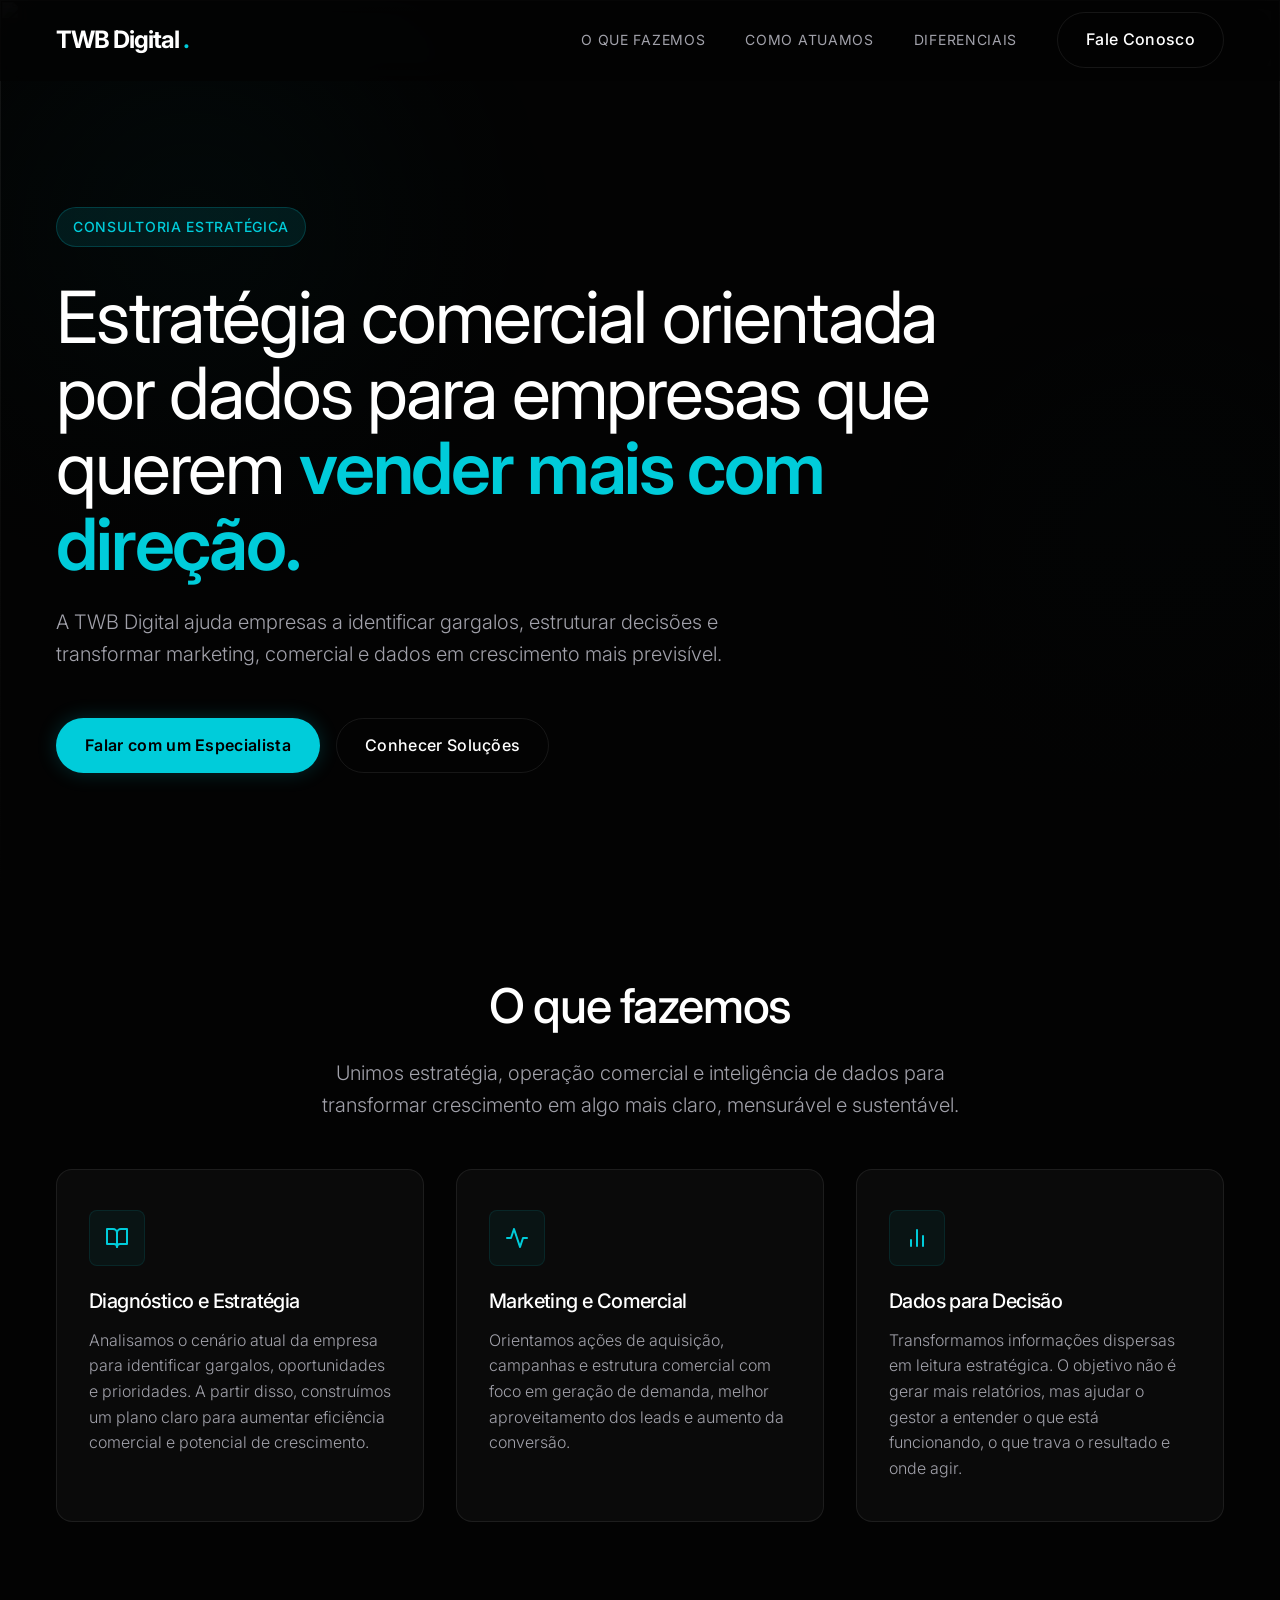
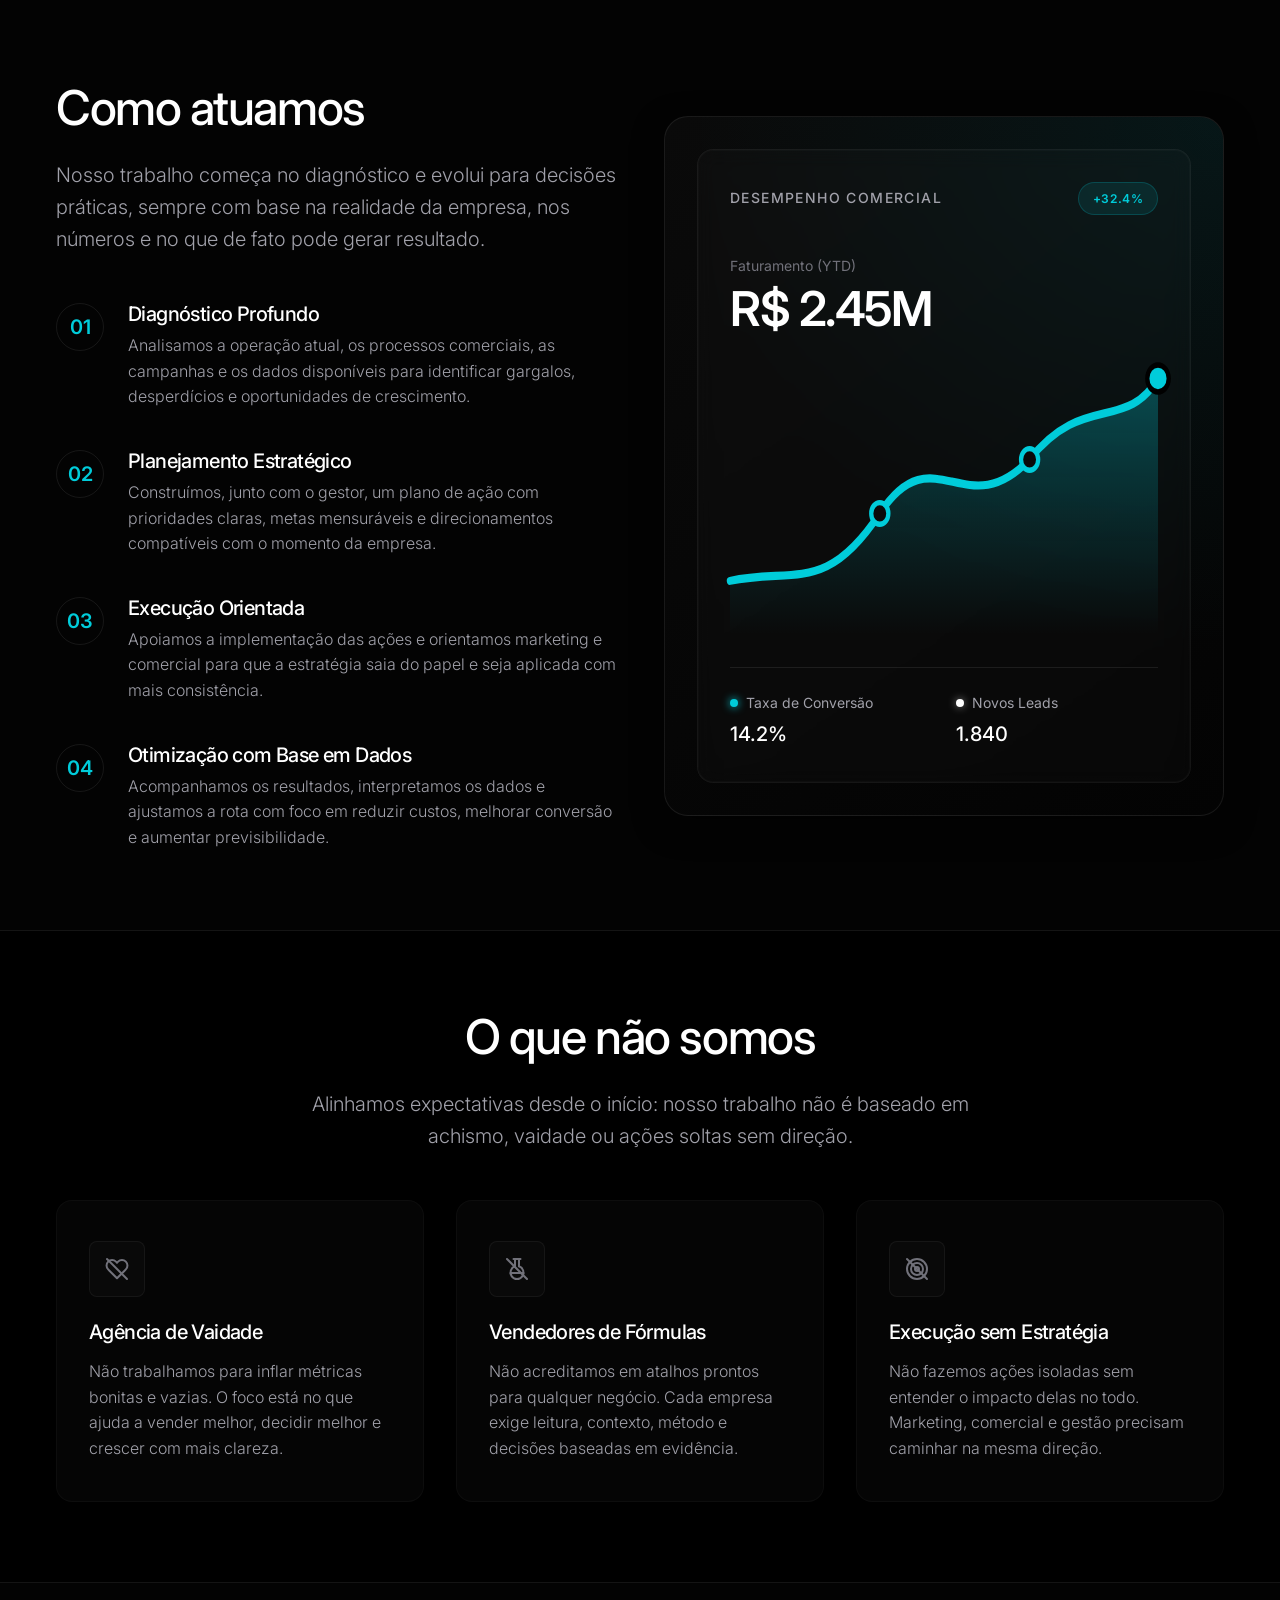
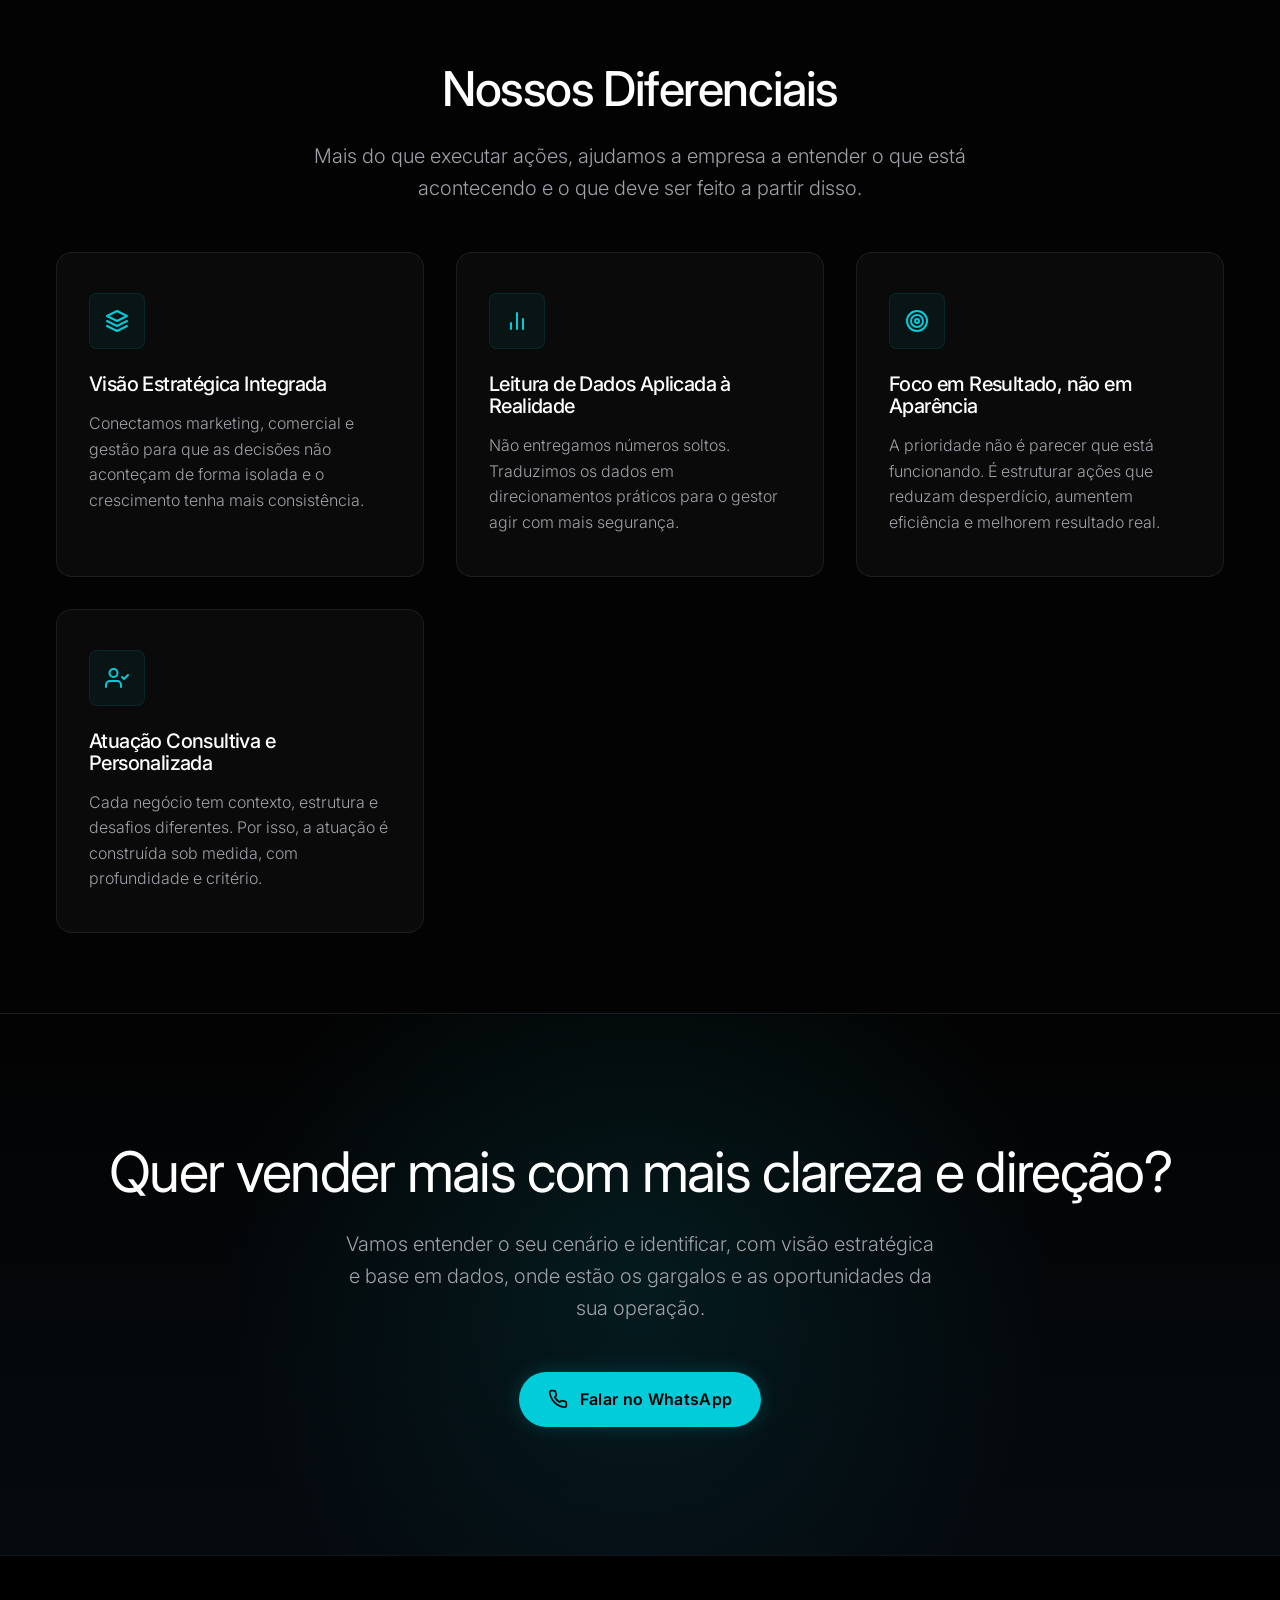
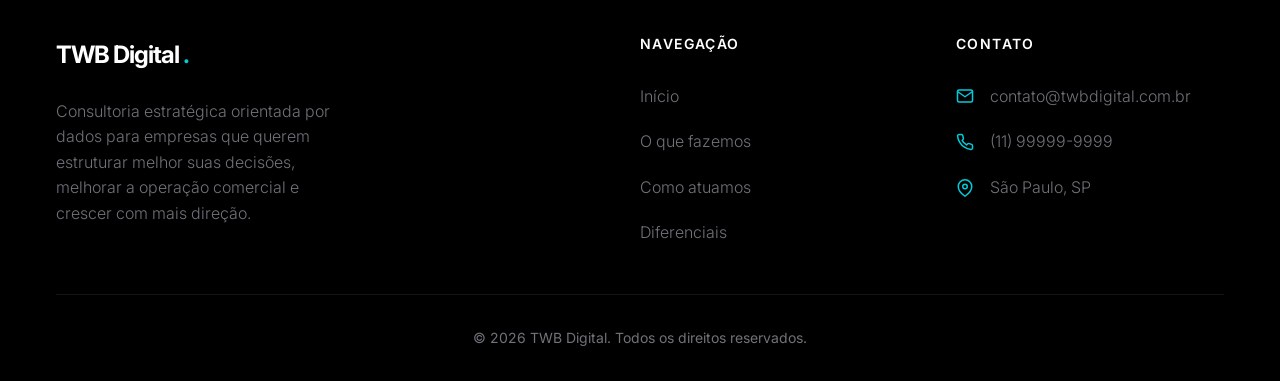
==== index.html @ 567419a0 "Landing page criada V1" ====
<!DOCTYPE html>
<html lang="pt-BR">
<head>
    <meta charset="UTF-8">
    <meta name="viewport" content="width=device-width, initial-scale=1.0">
    
    <!-- SEO Básico -->
    <title>TWB Digital | Estratégia, Marketing, Comercial e Dados</title>
    <meta name="description" content="A TWB Digital ajuda empresas a estruturar decisões, melhorar processos e fortalecer resultados com uma atuação estratégica e orientada por dados.">
    
    <!-- Favicon Placeholder -->
    <link rel="icon" href="data:image/svg+xml,<svg xmlns=%22http://www.w3.org/2000/svg%22 viewBox=%220 0 100 100%22><text y=%22.9em%22 font-size=%2290%22>📈</text></svg>">
    
    <!-- CSS -->
    <link rel="stylesheet" href="style.css">
</head>
<body>
    <!-- Header -->
    <header class="header" id="header">
        <div class="container header-container">
            <!-- Logo -->
            <a href="#" class="logo">
                <span class="logo-text">TWB Digital<span class="logo-dot">.</span></span>
            </a>

            <!-- Menu Mobile Toggle -->
            <button class="mobile-menu-btn" aria-label="Abrir menu">
                <svg xmlns="http://www.w3.org/2000/svg" width="24" height="24" viewBox="0 0 24 24" fill="none" stroke="currentColor" stroke-width="2" stroke-linecap="round" stroke-linejoin="round"><line x1="3" y1="12" x2="21" y2="12"></line><line x1="3" y1="6" x2="21" y2="6"></line><line x1="3" y1="18" x2="21" y2="18"></line></svg>
            </button>

            <!-- Navegação -->
            <nav class="nav" id="nav">
                <ul class="nav-list">
                    <li><a href="#o-que-fazemos" class="nav-link">O que fazemos</a></li>
                    <li><a href="#como-atuamos" class="nav-link">Como atuamos</a></li>
                    <li><a href="#diferenciais" class="nav-link">Diferenciais</a></li>
                    <li><a href="https://wa.me/5511999999999?text=Olá,%20gostaria%20de%20saber%20mais%20sobre%20a%20TWB%20Digital." class="btn btn-outline nav-btn" target="_blank" rel="noopener noreferrer">Fale Conosco</a></li>
                </ul>
            </nav>
        </div>
    </header>

    <main>
        <!-- Hero Section -->
        <section class="hero" id="inicio">
            <!-- Glow Effects -->
            <div class="glow-bg glow-1"></div>
            <div class="glow-bg glow-2"></div>
            
            <!-- Abstract Dark Tech Background -->
            <div class="hero-bg-image">
                <img src="https://images.unsplash.com/photo-1550751827-4bd374c3f58b?q=80&w=2070&auto=format&fit=crop" alt="" referrerPolicy="no-referrer">
            </div>
            <div class="hero-bg-gradient"></div>

            <div class="container hero-container">
                <div class="hero-content">
                    <span class="hero-label">Consultoria Estratégica</span>
                    <h1 class="hero-title">Estratégia comercial orientada por dados para empresas que querem <strong>vender mais com direção.</strong></h1>
                    <p class="hero-subtitle">A TWB Digital ajuda empresas a identificar gargalos, estruturar decisões e transformar marketing, comercial e dados em crescimento mais previsível.</p>
                    <div class="hero-actions">
                        <a href="https://wa.me/5511999999999?text=Olá,%20gostaria%20de%20saber%20mais%20sobre%20a%20TWB%20Digital." class="btn btn-primary" target="_blank" rel="noopener noreferrer">
                            Falar com um Especialista
                        </a>
                        <a href="#o-que-fazemos" class="btn btn-outline">
                            Conhecer Soluções
                        </a>
                    </div>
                </div>
            </div>
        </section>

        <!-- O que fazemos -->
        <section class="section" id="o-que-fazemos">
            <div class="container">
                <div class="section-header">
                    <h2 class="section-title">O que fazemos</h2>
                    <p class="section-desc">Unimos estratégia, operação comercial e inteligência de dados para transformar crescimento em algo mais claro, mensurável e sustentável.</p>
                </div>
                <div class="grid cards-grid">
                    <!-- Card 1 -->
                    <div class="card">
                        <div class="card-icon">
                            <svg xmlns="http://www.w3.org/2000/svg" width="24" height="24" viewBox="0 0 24 24" fill="none" stroke="currentColor" stroke-width="2" stroke-linecap="round" stroke-linejoin="round"><path d="M2 3h6a4 4 0 0 1 4 4v14a3 3 0 0 0-3-3H2z"></path><path d="M22 3h-6a4 4 0 0 0-4 4v14a3 3 0 0 1 3-3h7z"></path></svg>
                        </div>
                        <h3 class="card-title">Diagnóstico e Estratégia</h3>
                        <p class="card-text">Analisamos o cenário atual da empresa para identificar gargalos, oportunidades e prioridades. A partir disso, construímos um plano claro para aumentar eficiência comercial e potencial de crescimento.</p>
                    </div>
                    <!-- Card 2 -->
                    <div class="card">
                        <div class="card-icon">
                            <svg xmlns="http://www.w3.org/2000/svg" width="24" height="24" viewBox="0 0 24 24" fill="none" stroke="currentColor" stroke-width="2" stroke-linecap="round" stroke-linejoin="round"><polyline points="22 12 18 12 15 21 9 3 6 12 2 12"></polyline></svg>
                        </div>
                        <h3 class="card-title">Marketing e Comercial</h3>
                        <p class="card-text">Orientamos ações de aquisição, campanhas e estrutura comercial com foco em geração de demanda, melhor aproveitamento dos leads e aumento da conversão.</p>
                    </div>
                    <!-- Card 3 -->
                    <div class="card">
                        <div class="card-icon">
                            <svg xmlns="http://www.w3.org/2000/svg" width="24" height="24" viewBox="0 0 24 24" fill="none" stroke="currentColor" stroke-width="2" stroke-linecap="round" stroke-linejoin="round"><line x1="18" y1="20" x2="18" y2="10"></line><line x1="12" y1="20" x2="12" y2="4"></line><line x1="6" y1="20" x2="6" y2="14"></line></svg>
                        </div>
                        <h3 class="card-title">Dados para Decisão</h3>
                        <p class="card-text">Transformamos informações dispersas em leitura estratégica. O objetivo não é gerar mais relatórios, mas ajudar o gestor a entender o que está funcionando, o que trava o resultado e onde agir.</p>
                    </div>
                </div>
            </div>
        </section>

        <!-- Como atuamos -->
        <section class="section" id="como-atuamos">
            <div class="container">
                <div class="grid split-grid">
                    <div class="split-content">
                        <h2 class="section-title">Como atuamos</h2>
                        <p class="section-desc">Nosso trabalho começa no diagnóstico e evolui para decisões práticas, sempre com base na realidade da empresa, nos números e no que de fato pode gerar resultado.</p>
                        
                        <ul class="feature-list">
                            <li>
                                <div class="feature-icon">01</div>
                                <div class="feature-text">
                                    <h4>Diagnóstico Profundo</h4>
                                    <p>Analisamos a operação atual, os processos comerciais, as campanhas e os dados disponíveis para identificar gargalos, desperdícios e oportunidades de crescimento.</p>
                                </div>
                            </li>
                            <li>
                                <div class="feature-icon">02</div>
                                <div class="feature-text">
                                    <h4>Planejamento Estratégico</h4>
                                    <p>Construímos, junto com o gestor, um plano de ação com prioridades claras, metas mensuráveis e direcionamentos compatíveis com o momento da empresa.</p>
                                </div>
                            </li>
                            <li>
                                <div class="feature-icon">03</div>
                                <div class="feature-text">
                                    <h4>Execução Orientada</h4>
                                    <p>Apoiamos a implementação das ações e orientamos marketing e comercial para que a estratégia saia do papel e seja aplicada com mais consistência.</p>
                                </div>
                            </li>
                            <li>
                                <div class="feature-icon">04</div>
                                <div class="feature-text">
                                    <h4>Otimização com Base em Dados</h4>
                                    <p>Acompanhamos os resultados, interpretamos os dados e ajustamos a rota com foco em reduzir custos, melhorar conversão e aumentar previsibilidade.</p>
                                </div>
                            </li>
                        </ul>
                    </div>
                    <div class="split-image">
                        <!-- Dashboard Mockup -->
                        <div class="dashboard-wrapper">
                            <div class="dashboard-mockup">
                                <div class="dash-header">
                                    <div class="dash-title">Desempenho Comercial</div>
                                    <div class="dash-badge">+32.4%</div>
                                </div>
                                <div class="dash-body">
                                    <div class="dash-stat">
                                        <span class="dash-label">Faturamento (YTD)</span>
                                        <span class="dash-value">R$ 2.45M</span>
                                    </div>
                                    <div class="dash-chart-container">
                                        <svg viewBox="0 0 200 100" preserveAspectRatio="none" class="dash-svg">
                                            <defs>
                                                <linearGradient id="chartGlow" x1="0" y1="0" x2="0" y2="1">
                                                    <stop offset="0%" stop-color="rgba(0, 204, 218, 0.3)" />
                                                    <stop offset="100%" stop-color="rgba(0, 204, 218, 0)" />
                                                </linearGradient>
                                            </defs>
                                            <path d="M0,80 C30,75 45,85 70,55 C95,25 110,60 140,35 C165,10 185,25 200,5 L200,100 L0,100 Z" fill="url(#chartGlow)" />
                                            <path d="M0,80 C30,75 45,85 70,55 C95,25 110,60 140,35 C165,10 185,25 200,5" fill="none" stroke="var(--color-primary)" stroke-width="3" stroke-linecap="round" />
                                            <circle cx="70" cy="55" r="4" fill="#0a0a0a" stroke="var(--color-primary)" stroke-width="2" />
                                            <circle cx="140" cy="35" r="4" fill="#0a0a0a" stroke="var(--color-primary)" stroke-width="2" />
                                            <circle cx="200" cy="5" r="5" fill="var(--color-primary)" stroke="#000" stroke-width="2" />
                                        </svg>
                                    </div>
                                    <div class="dash-footer">
                                        <div class="dash-metric">
                                            <div class="metric-header">
                                                <span class="metric-dot"></span>
                                                <span class="metric-text">Taxa de Conversão</span>
                                            </div>
                                            <span class="metric-val">14.2%</span>
                                        </div>
                                        <div class="dash-metric">
                                            <div class="metric-header">
                                                <span class="metric-dot alt"></span>
                                                <span class="metric-text">Novos Leads</span>
                                            </div>
                                            <span class="metric-val">1.840</span>
                                        </div>
                                    </div>
                                </div>
                            </div>
                        </div>
                    </div>
                </div>
            </div>
        </section>

        <!-- O que não somos -->
        <section class="section bg-darker" id="o-que-nao-somos">
            <div class="container">
                <div class="section-header">
                    <h2 class="section-title">O que não somos</h2>
                    <p class="section-desc">Alinhamos expectativas desde o início: nosso trabalho não é baseado em achismo, vaidade ou ações soltas sem direção.</p>
                </div>
                <div class="grid cards-grid">
                    <div class="card card-alt">
                        <div class="card-icon">
                            <svg xmlns="http://www.w3.org/2000/svg" width="24" height="24" viewBox="0 0 24 24" fill="none" stroke="currentColor" stroke-width="2" stroke-linecap="round" stroke-linejoin="round"><path d="M20.84 4.61a5.5 5.5 0 0 0-7.78 0L12 5.67l-1.06-1.06a5.5 5.5 0 0 0-7.78 7.78l1.06 1.06L12 21.23l7.78-7.78 1.06-1.06a5.5 5.5 0 0 0 0-7.78z"></path><line x1="2" y1="2" x2="22" y2="22"></line></svg>
                        </div>
                        <h3 class="card-title">Agência de Vaidade</h3>
                        <p class="card-text">Não trabalhamos para inflar métricas bonitas e vazias. O foco está no que ajuda a vender melhor, decidir melhor e crescer com mais clareza.</p>
                    </div>
                    <div class="card card-alt">
                        <div class="card-icon">
                            <svg xmlns="http://www.w3.org/2000/svg" width="24" height="24" viewBox="0 0 24 24" fill="none" stroke="currentColor" stroke-width="2" stroke-linecap="round" stroke-linejoin="round"><path d="M10 2v7.31"></path><path d="M14 9.3V1.99"></path><path d="M8.5 2h7"></path><path d="M14 9.3a6.5 6.5 0 1 1-4 0"></path><line x1="5.52" y1="16" x2="18.48" y2="16"></line><line x1="2" y1="2" x2="22" y2="22"></line></svg>
                        </div>
                        <h3 class="card-title">Vendedores de Fórmulas</h3>
                        <p class="card-text">Não acreditamos em atalhos prontos para qualquer negócio. Cada empresa exige leitura, contexto, método e decisões baseadas em evidência.</p>
                    </div>
                    <div class="card card-alt">
                        <div class="card-icon">
                            <svg xmlns="http://www.w3.org/2000/svg" width="24" height="24" viewBox="0 0 24 24" fill="none" stroke="currentColor" stroke-width="2" stroke-linecap="round" stroke-linejoin="round"><circle cx="12" cy="12" r="10"></circle><circle cx="12" cy="12" r="6"></circle><circle cx="12" cy="12" r="2"></circle><line x1="2" y1="2" x2="22" y2="22"></line></svg>
                        </div>
                        <h3 class="card-title">Execução sem Estratégia</h3>
                        <p class="card-text">Não fazemos ações isoladas sem entender o impacto delas no todo. Marketing, comercial e gestão precisam caminhar na mesma direção.</p>
                    </div>
                </div>
            </div>
        </section>

        <!-- Diferenciais -->
        <section class="section" id="diferenciais">
            <div class="container">
                <div class="section-header">
                    <h2 class="section-title">Nossos Diferenciais</h2>
                    <p class="section-desc">Mais do que executar ações, ajudamos a empresa a entender o que está acontecendo e o que deve ser feito a partir disso.</p>
                </div>
                <div class="grid cards-grid-2">
                    <div class="card">
                        <div class="card-icon">
                            <svg xmlns="http://www.w3.org/2000/svg" width="24" height="24" viewBox="0 0 24 24" fill="none" stroke="currentColor" stroke-width="2" stroke-linecap="round" stroke-linejoin="round"><polygon points="12 2 2 7 12 12 22 7 12 2"></polygon><polyline points="2 17 12 22 22 17"></polyline><polyline points="2 12 12 17 22 12"></polyline></svg>
                        </div>
                        <h3 class="card-title">Visão Estratégica Integrada</h3>
                        <p class="card-text">Conectamos marketing, comercial e gestão para que as decisões não aconteçam de forma isolada e o crescimento tenha mais consistência.</p>
                    </div>
                    <div class="card">
                        <div class="card-icon">
                            <svg xmlns="http://www.w3.org/2000/svg" width="24" height="24" viewBox="0 0 24 24" fill="none" stroke="currentColor" stroke-width="2" stroke-linecap="round" stroke-linejoin="round"><line x1="18" y1="20" x2="18" y2="10"></line><line x1="12" y1="20" x2="12" y2="4"></line><line x1="6" y1="20" x2="6" y2="14"></line></svg>
                        </div>
                        <h3 class="card-title">Leitura de Dados Aplicada à Realidade</h3>
                        <p class="card-text">Não entregamos números soltos. Traduzimos os dados em direcionamentos práticos para o gestor agir com mais segurança.</p>
                    </div>
                    <div class="card">
                        <div class="card-icon">
                            <svg xmlns="http://www.w3.org/2000/svg" width="24" height="24" viewBox="0 0 24 24" fill="none" stroke="currentColor" stroke-width="2" stroke-linecap="round" stroke-linejoin="round"><circle cx="12" cy="12" r="10"></circle><circle cx="12" cy="12" r="6"></circle><circle cx="12" cy="12" r="2"></circle></svg>
                        </div>
                        <h3 class="card-title">Foco em Resultado, não em Aparência</h3>
                        <p class="card-text">A prioridade não é parecer que está funcionando. É estruturar ações que reduzam desperdício, aumentem eficiência e melhorem resultado real.</p>
                    </div>
                    <div class="card">
                        <div class="card-icon">
                            <svg xmlns="http://www.w3.org/2000/svg" width="24" height="24" viewBox="0 0 24 24" fill="none" stroke="currentColor" stroke-width="2" stroke-linecap="round" stroke-linejoin="round"><path d="M16 21v-2a4 4 0 0 0-4-4H5a4 4 0 0 0-4 4v2"></path><circle cx="8.5" cy="7" r="4"></circle><polyline points="17 11 19 13 23 9"></polyline></svg>
                        </div>
                        <h3 class="card-title">Atuação Consultiva e Personalizada</h3>
                        <p class="card-text">Cada negócio tem contexto, estrutura e desafios diferentes. Por isso, a atuação é construída sob medida, com profundidade e critério.</p>
                    </div>
                </div>
            </div>
        </section>

        <!-- CTA Final -->
        <section class="cta-section">
            <div class="container">
                <h2>Quer vender mais com mais clareza e direção?</h2>
                <p>Vamos entender o seu cenário e identificar, com visão estratégica e base em dados, onde estão os gargalos e as oportunidades da sua operação.</p>
                <a href="https://wa.me/5511999999999?text=Olá,%20gostaria%20de%20agendar%20uma%20conversa%20com%20a%20TWB%20Digital." class="btn btn-primary" target="_blank" rel="noopener noreferrer">
                    <svg xmlns="http://www.w3.org/2000/svg" width="20" height="20" viewBox="0 0 24 24" fill="none" stroke="currentColor" stroke-width="2" stroke-linecap="round" stroke-linejoin="round"><path d="M22 16.92v3a2 2 0 0 1-2.18 2 19.79 19.79 0 0 1-8.63-3.07 19.5 19.5 0 0 1-6-6 19.79 19.79 0 0 1-3.07-8.67A2 2 0 0 1 4.11 2h3a2 2 0 0 1 2 1.72 12.84 12.84 0 0 0 .7 2.81 2 2 0 0 1-.45 2.11L8.09 9.91a16 16 0 0 0 6 6l1.27-1.27a2 2 0 0 1 2.11-.45 12.84 12.84 0 0 0 2.81.7A2 2 0 0 1 22 16.92z"></path></svg>
                    Falar no WhatsApp
                </a>
            </div>
        </section>
    </main>

    <!-- Footer -->
    <footer class="footer">
        <div class="container">
            <div class="footer-grid">
                <div class="footer-brand">
                    <span class="logo-text">TWB Digital<span class="logo-dot">.</span></span>
                    <p class="footer-desc">Consultoria estratégica orientada por dados para empresas que querem estruturar melhor suas decisões, melhorar a operação comercial e crescer com mais direção.</p>
                </div>
                <div class="footer-links">
                    <h3>Navegação</h3>
                    <ul>
                        <li><a href="#inicio">Início</a></li>
                        <li><a href="#o-que-fazemos">O que fazemos</a></li>
                        <li><a href="#como-atuamos">Como atuamos</a></li>
                        <li><a href="#diferenciais">Diferenciais</a></li>
                    </ul>
                </div>
                <div class="footer-contact">
                    <h3>Contato</h3>
                    <ul>
                        <li>
                            <svg xmlns="http://www.w3.org/2000/svg" width="18" height="18" viewBox="0 0 24 24" fill="none" stroke="currentColor" stroke-width="2" stroke-linecap="round" stroke-linejoin="round"><path d="M4 4h16c1.1 0 2 .9 2 2v12c0 1.1-.9 2-2 2H4c-1.1 0-2-.9-2-2V6c0-1.1.9-2 2-2z"></path><polyline points="22,6 12,13 2,6"></polyline></svg>
                            contato@twbdigital.com.br
                        </li>
                        <li>
                            <svg xmlns="http://www.w3.org/2000/svg" width="18" height="18" viewBox="0 0 24 24" fill="none" stroke="currentColor" stroke-width="2" stroke-linecap="round" stroke-linejoin="round"><path d="M22 16.92v3a2 2 0 0 1-2.18 2 19.79 19.79 0 0 1-8.63-3.07 19.5 19.5 0 0 1-6-6 19.79 19.79 0 0 1-3.07-8.67A2 2 0 0 1 4.11 2h3a2 2 0 0 1 2 1.72 12.84 12.84 0 0 0 .7 2.81 2 2 0 0 1-.45 2.11L8.09 9.91a16 16 0 0 0 6 6l1.27-1.27a2 2 0 0 1 2.11-.45 12.84 12.84 0 0 0 2.81.7A2 2 0 0 1 22 16.92z"></path></svg>
                            (11) 99999-9999
                        </li>
                        <li>
                            <svg xmlns="http://www.w3.org/2000/svg" width="18" height="18" viewBox="0 0 24 24" fill="none" stroke="currentColor" stroke-width="2" stroke-linecap="round" stroke-linejoin="round"><path d="M21 10c0 7-9 13-9 13s-9-6-9-13a9 9 0 0 1 18 0z"></path><circle cx="12" cy="10" r="3"></circle></svg>
                            São Paulo, SP
                        </li>
                    </ul>
                </div>
            </div>
            <div class="footer-bottom">
                <p>&copy; <span id="current-year"></span> TWB Digital. Todos os direitos reservados.</p>
            </div>
        </div>
    </footer>

    <!-- Script -->
    <script src="script.js"></script>
</body>
</html>
---- style.css ----
@import url('https://fonts.googleapis.com/css2?family=Inter:wght@300;400;500;600;700&display=swap');

:root {
    /* Nova Identidade Visual - Premium Dark Tech */
    --color-primary: #00ccda;
    --color-primary-dark: #009ba6;
    --color-primary-glow: rgba(0, 204, 218, 0.15);
    
    --color-bg: #030303; /* Quase preto */
    --color-surface: #0a0a0a;
    --color-surface-hover: #121212;
    
    --color-border: rgba(255, 255, 255, 0.08);
    --color-border-hover: rgba(0, 204, 218, 0.3);
    
    --color-heading: #ffffff;
    --color-text: #a1a1aa; /* Zinc 400 */
    --color-text-muted: #71717a; /* Zinc 500 */
    
    --font-sans: 'Inter', system-ui, -apple-system, sans-serif;
    
    --container-width: 1200px;
    --spacing-sm: 1rem;
    --spacing-md: 2rem;
    --spacing-lg: 3rem;
    --spacing-xl: 5rem;
    
    --radius-sm: 8px;
    --radius-md: 16px;
    --radius-lg: 24px;
    
    --transition: all 0.4s cubic-bezier(0.4, 0, 0.2, 1);
}

/* Reset & Base */
* { margin: 0; padding: 0; box-sizing: border-box; }
html { scroll-behavior: smooth; font-size: 16px; background-color: var(--color-bg); }
body {
    font-family: var(--font-sans);
    color: var(--color-text);
    background-color: var(--color-bg);
    line-height: 1.6;
    -webkit-font-smoothing: antialiased;
    -moz-osx-font-smoothing: grayscale;
    overflow-x: hidden;
}

h1, h2, h3, h4, h5, h6 {
    color: var(--color-heading);
    font-weight: 600;
    line-height: 1.1;
    letter-spacing: -0.03em;
}

a { text-decoration: none; color: var(--color-primary); transition: var(--transition); }
ul { list-style: none; }
img { max-width: 100%; height: auto; display: block; }

/* Layout */
.container { width: 100%; max-width: var(--container-width); margin: 0 auto; padding: 0 var(--spacing-sm); position: relative; z-index: 1; }
.section { padding: var(--spacing-xl) 0; position: relative; }

.section-header { text-align: center; max-width: 700px; margin: 0 auto var(--spacing-lg); }
.section-title { font-size: 3rem; margin-bottom: 1.5rem; font-weight: 500; }
.section-desc { font-size: 1.25rem; color: var(--color-text); font-weight: 300; }

.grid { display: grid; gap: var(--spacing-md); }
.cards-grid { grid-template-columns: repeat(auto-fit, minmax(280px, 1fr)); }
.split-grid { grid-template-columns: 1fr 1fr; align-items: center; gap: var(--spacing-lg); }

/* Buttons */
.btn {
    display: inline-flex; align-items: center; justify-content: center; gap: 0.75rem;
    padding: 0.875rem 1.75rem; border-radius: 100px; font-weight: 500;
    cursor: pointer; transition: var(--transition); font-size: 1rem;
    border: 1px solid transparent; letter-spacing: 0.02em;
}
.btn-primary {
    background-color: var(--color-primary); color: #000000; font-weight: 600;
    box-shadow: 0 0 20px rgba(0, 204, 218, 0.2);
}
.btn-primary:hover {
    background-color: var(--color-primary-dark); transform: translateY(-2px);
    box-shadow: 0 8px 25px rgba(0, 204, 218, 0.4);
}
.btn-outline {
    background-color: transparent; border-color: var(--color-border); color: var(--color-heading);
}
.btn-outline:hover {
    border-color: var(--color-primary); color: var(--color-primary); background: rgba(0, 204, 218, 0.05);
}

/* Header */
.header {
    position: fixed; top: 0; left: 0; width: 100%; z-index: 1000;
    background-color: rgba(3, 3, 3, 0.7); backdrop-filter: blur(16px); -webkit-backdrop-filter: blur(16px);
    border-bottom: 1px solid transparent; transition: var(--transition);
}
.header.scrolled { border-bottom-color: var(--color-border); background-color: rgba(3, 3, 3, 0.9); }
.header-container { display: flex; align-items: center; justify-content: space-between; height: 80px; }
.logo-text { font-size: 1.5rem; font-weight: 700; color: var(--color-heading); letter-spacing: -0.04em; display: flex; align-items: center; gap: 0.25rem; }
.logo-dot { color: var(--color-primary); }
.nav-list { display: flex; align-items: center; gap: 2.5rem; }
.nav-link { color: var(--color-text); font-weight: 400; font-size: 0.875rem; text-transform: uppercase; letter-spacing: 0.05em; }
.nav-link:hover { color: var(--color-primary); }
.mobile-menu-btn { display: none; background: none; border: none; color: var(--color-heading); cursor: pointer; }

/* Glow Effects */
.glow-bg { position: absolute; border-radius: 50%; filter: blur(80px); opacity: 0.5; z-index: 0; pointer-events: none; }
.glow-1 { top: -10%; left: -10%; width: 50vw; height: 50vw; background: radial-gradient(circle, var(--color-primary-glow) 0%, transparent 70%); }
.glow-2 { bottom: 10%; right: -10%; width: 40vw; height: 40vw; background: radial-gradient(circle, rgba(0, 204, 218, 0.08) 0%, transparent 70%); }

/* Hero */
.hero {
    padding: calc(80px + var(--spacing-xl)) 0 var(--spacing-xl);
    min-height: 100vh; display: flex; align-items: center; position: relative;
}
.hero-bg-image { position: absolute; inset: 0; z-index: 0; opacity: 0.15; mix-blend-mode: screen; }
.hero-bg-image img { width: 100%; height: 100%; object-fit: cover; }
.hero-bg-gradient { position: absolute; inset: 0; background: linear-gradient(to bottom, rgba(3,3,3,0.4), var(--color-bg)); }

.hero-content { max-width: 900px; position: relative; z-index: 1; }
.hero-label {
    display: inline-block; padding: 0.5rem 1rem; background: rgba(0, 204, 218, 0.1);
    border: 1px solid rgba(0, 204, 218, 0.2); border-radius: 100px; color: var(--color-primary);
    font-size: 0.875rem; font-weight: 500; margin-bottom: 2rem; letter-spacing: 0.05em; text-transform: uppercase;
}
.hero-title { font-size: 4.5rem; line-height: 1.05; margin-bottom: 1.5rem; font-weight: 400; }
.hero-title strong { font-weight: 600; color: var(--color-primary); }
.hero-subtitle { font-size: 1.25rem; color: var(--color-text); margin-bottom: 3rem; max-width: 700px; font-weight: 300; }
.hero-actions { display: flex; gap: 1rem; flex-wrap: wrap; }

/* Cards */
.cards-grid-2 { grid-template-columns: repeat(auto-fit, minmax(350px, 1fr)); }
.card {
    background-color: var(--color-surface); padding: 2.5rem 2rem; border-radius: var(--radius-md);
    border: 1px solid var(--color-border); transition: var(--transition); height: 100%;
    position: relative; overflow: hidden;
}
.card::before {
    content: ''; position: absolute; top: 0; left: 0; width: 100%; height: 100%;
    background: radial-gradient(800px circle at var(--mouse-x, 50%) var(--mouse-y, 50%), rgba(255,255,255,0.03), transparent 40%);
    opacity: 0; transition: opacity 0.4s; pointer-events: none;
}
.card:hover::before { opacity: 1; }
.card:hover { border-color: var(--color-border-hover); transform: translateY(-4px); box-shadow: 0 15px 35px -10px rgba(0,204,218,0.15); background-color: var(--color-surface-hover); }
.card-icon {
    width: 56px; height: 56px; background-color: rgba(0, 204, 218, 0.05); color: var(--color-primary);
    border: 1px solid rgba(0, 204, 218, 0.1); border-radius: var(--radius-sm);
    display: flex; align-items: center; justify-content: center; margin-bottom: 1.5rem; transition: var(--transition);
}
.card:hover .card-icon { background-color: var(--color-primary); color: #000; transform: scale(1.05); }
.card-title { font-size: 1.25rem; margin-bottom: 1rem; font-weight: 500; }
.card-text { color: var(--color-text); font-weight: 300; line-height: 1.6; }

/* Como Atuamos */
.feature-list { display: flex; flex-direction: column; gap: 2.5rem; margin-top: 3rem; }
.feature-list li { display: flex; gap: 1.5rem; align-items: flex-start; }
.feature-icon {
    width: 48px; height: 48px; flex-shrink: 0; background-color: transparent;
    color: var(--color-primary); border: 1px solid var(--color-border); border-radius: 50%;
    display: flex; align-items: center; justify-content: center; font-weight: 600; font-size: 1.25rem;
}
.feature-text h4 { font-size: 1.25rem; margin-bottom: 0.5rem; font-weight: 500; }
.feature-text p { color: var(--color-text); font-weight: 300; }

/* Dashboard Mockup (Como Atuamos) */
.dashboard-wrapper {
    position: relative; border-radius: var(--radius-lg); overflow: hidden;
    border: 1px solid var(--color-border); width: 100%; aspect-ratio: 4/5;
    background: linear-gradient(145deg, #0a0a0a 0%, #030303 100%);
    display: flex; align-items: stretch; padding: 2rem;
    transition: var(--transition);
    box-shadow: 0 10px 30px rgba(0,0,0,0.5);
}
.dashboard-wrapper::before {
    content: ''; position: absolute; inset: 0;
    background: radial-gradient(circle at top right, rgba(0,204,218,0.08), transparent 60%);
    pointer-events: none;
}
.dashboard-wrapper:hover {
    transform: translateY(-4px);
    border-color: rgba(0,204,218,0.3);
    box-shadow: 0 20px 40px rgba(0,204,218,0.12);
}

.dashboard-mockup {
    width: 100%; background: rgba(255,255,255,0.02);
    border: 1px solid rgba(255,255,255,0.05); border-radius: var(--radius-md);
    display: flex; flex-direction: column; padding: 2rem;
    backdrop-filter: blur(10px); position: relative; z-index: 1;
    box-shadow: inset 0 0 0 1px rgba(255,255,255,0.02);
}
.dash-header { display: flex; justify-content: space-between; align-items: center; margin-bottom: 2.5rem; }
.dash-title { font-size: 0.875rem; color: var(--color-text); font-weight: 500; text-transform: uppercase; letter-spacing: 0.1em; }
.dash-badge { background: rgba(0,204,218,0.1); color: var(--color-primary); padding: 0.35rem 0.85rem; border-radius: 100px; font-size: 0.75rem; font-weight: 600; border: 1px solid rgba(0,204,218,0.2); letter-spacing: 0.05em; }

.dash-body { display: flex; flex-direction: column; flex: 1; }
.dash-stat { margin-bottom: 2rem; }
.dash-label { display: block; font-size: 0.875rem; color: var(--color-text-muted); margin-bottom: 0.5rem; }
.dash-value { display: block; font-size: 3rem; color: var(--color-heading); font-weight: 600; letter-spacing: -0.03em; line-height: 1; }

.dash-chart-container { flex: 1; width: 100%; min-height: 180px; position: relative; margin-bottom: 2rem; }
.dash-svg { width: 100%; height: 100%; overflow: visible; }

.dash-footer { display: grid; grid-template-columns: 1fr 1fr; gap: 1.5rem; border-top: 1px solid rgba(255,255,255,0.08); padding-top: 1.5rem; }
.dash-metric { display: flex; flex-direction: column; gap: 0.25rem; }
.metric-header { display: flex; align-items: center; gap: 0.5rem; }
.metric-dot { width: 8px; height: 8px; border-radius: 50%; background: var(--color-primary); box-shadow: 0 0 8px var(--color-primary); }
.metric-dot.alt { background: #ffffff; box-shadow: 0 0 8px rgba(255,255,255,0.5); }
.metric-text { font-size: 0.875rem; color: var(--color-text); }
.metric-val { font-size: 1.25rem; color: var(--color-heading); font-weight: 500; }

/* O que não somos */
.bg-darker { background-color: #000000; border-top: 1px solid var(--color-border); border-bottom: 1px solid var(--color-border); }
.card-alt { border-color: rgba(255, 255, 255, 0.03); background: #050505; }
.card-alt:hover { border-color: var(--color-border-hover); box-shadow: 0 10px 30px rgba(0, 204, 218, 0.05); background-color: #0a0a0a; }
.card-alt .card-icon { background-color: rgba(255, 255, 255, 0.02); color: var(--color-text-muted); border-color: rgba(255, 255, 255, 0.05); }
.card-alt:hover .card-icon { background-color: rgba(0, 204, 218, 0.08); color: var(--color-primary); border-color: rgba(0, 204, 218, 0.15); }

/* CTA Final */
.cta-section {
    position: relative; padding: 8rem 0; text-align: center; overflow: hidden;
    background: linear-gradient(to bottom, var(--color-bg), #050a0f); border-top: 1px solid var(--color-border);
}
.cta-section::before {
    content: ''; position: absolute; top: 50%; left: 50%; transform: translate(-50%, -50%);
    width: 100%; height: 100%; background: radial-gradient(circle, rgba(0, 204, 218, 0.1) 0%, transparent 60%); pointer-events: none;
}
.cta-section h2 { font-size: 3.5rem; margin-bottom: 1.5rem; font-weight: 400; }
.cta-section p { font-size: 1.25rem; color: var(--color-text); margin-bottom: 3rem; max-width: 600px; margin-left: auto; margin-right: auto; font-weight: 300; }

/* Footer */
.footer { background-color: #000000; padding: var(--spacing-xl) 0 2rem; border-top: 1px solid var(--color-border); }
.footer-grid { display: grid; grid-template-columns: 2fr 1fr 1fr; gap: var(--spacing-lg); margin-bottom: var(--spacing-lg); }
.footer-desc { max-width: 300px; color: var(--color-text-muted); font-weight: 300; margin-top: 1.5rem; }
.footer h3 { font-size: 0.875rem; text-transform: uppercase; letter-spacing: 0.1em; margin-bottom: 2rem; color: var(--color-heading); }
.footer-links ul, .footer-contact ul { display: flex; flex-direction: column; gap: 1.25rem; }
.footer-links a, .footer-contact li { color: var(--color-text-muted); font-weight: 300; transition: var(--transition); display: flex; align-items: center; gap: 1rem; }
.footer-links a:hover { color: var(--color-primary); }
.footer-contact svg { color: var(--color-primary); }
.footer-bottom { text-align: center; padding-top: 2rem; border-top: 1px solid var(--color-border); font-size: 0.875rem; color: var(--color-text-muted); }

/* Responsividade */
@media (max-width: 992px) {
    .split-grid { grid-template-columns: 1fr; }
    .hero-title { font-size: 3.5rem; }
    .section-title { font-size: 2.5rem; }
    .footer-grid { grid-template-columns: 1fr 1fr; }
}

@media (max-width: 768px) {
    :root { --spacing-xl: 4rem; --spacing-lg: 2.5rem; }
    .hero-title { font-size: 2.75rem; }
    .hero-subtitle { font-size: 1.125rem; }
    .section-title { font-size: 2rem; }
    .mobile-menu-btn { display: block; }
    .nav {
        position: fixed; top: 80px; left: -100%; width: 100%; height: calc(100vh - 80px);
        background-color: rgba(3, 3, 3, 0.98); backdrop-filter: blur(20px);
        padding: 2rem; transition: var(--transition); overflow-y: auto; border-top: 1px solid var(--color-border);
    }
    .nav.active { left: 0; }
    .nav-list { flex-direction: column; align-items: flex-start; gap: 2rem; }
    .nav-link { font-size: 1.125rem; }
    .nav-btn { width: 100%; margin-top: 1rem; }
    .footer-grid { grid-template-columns: 1fr; gap: 3rem; }
}
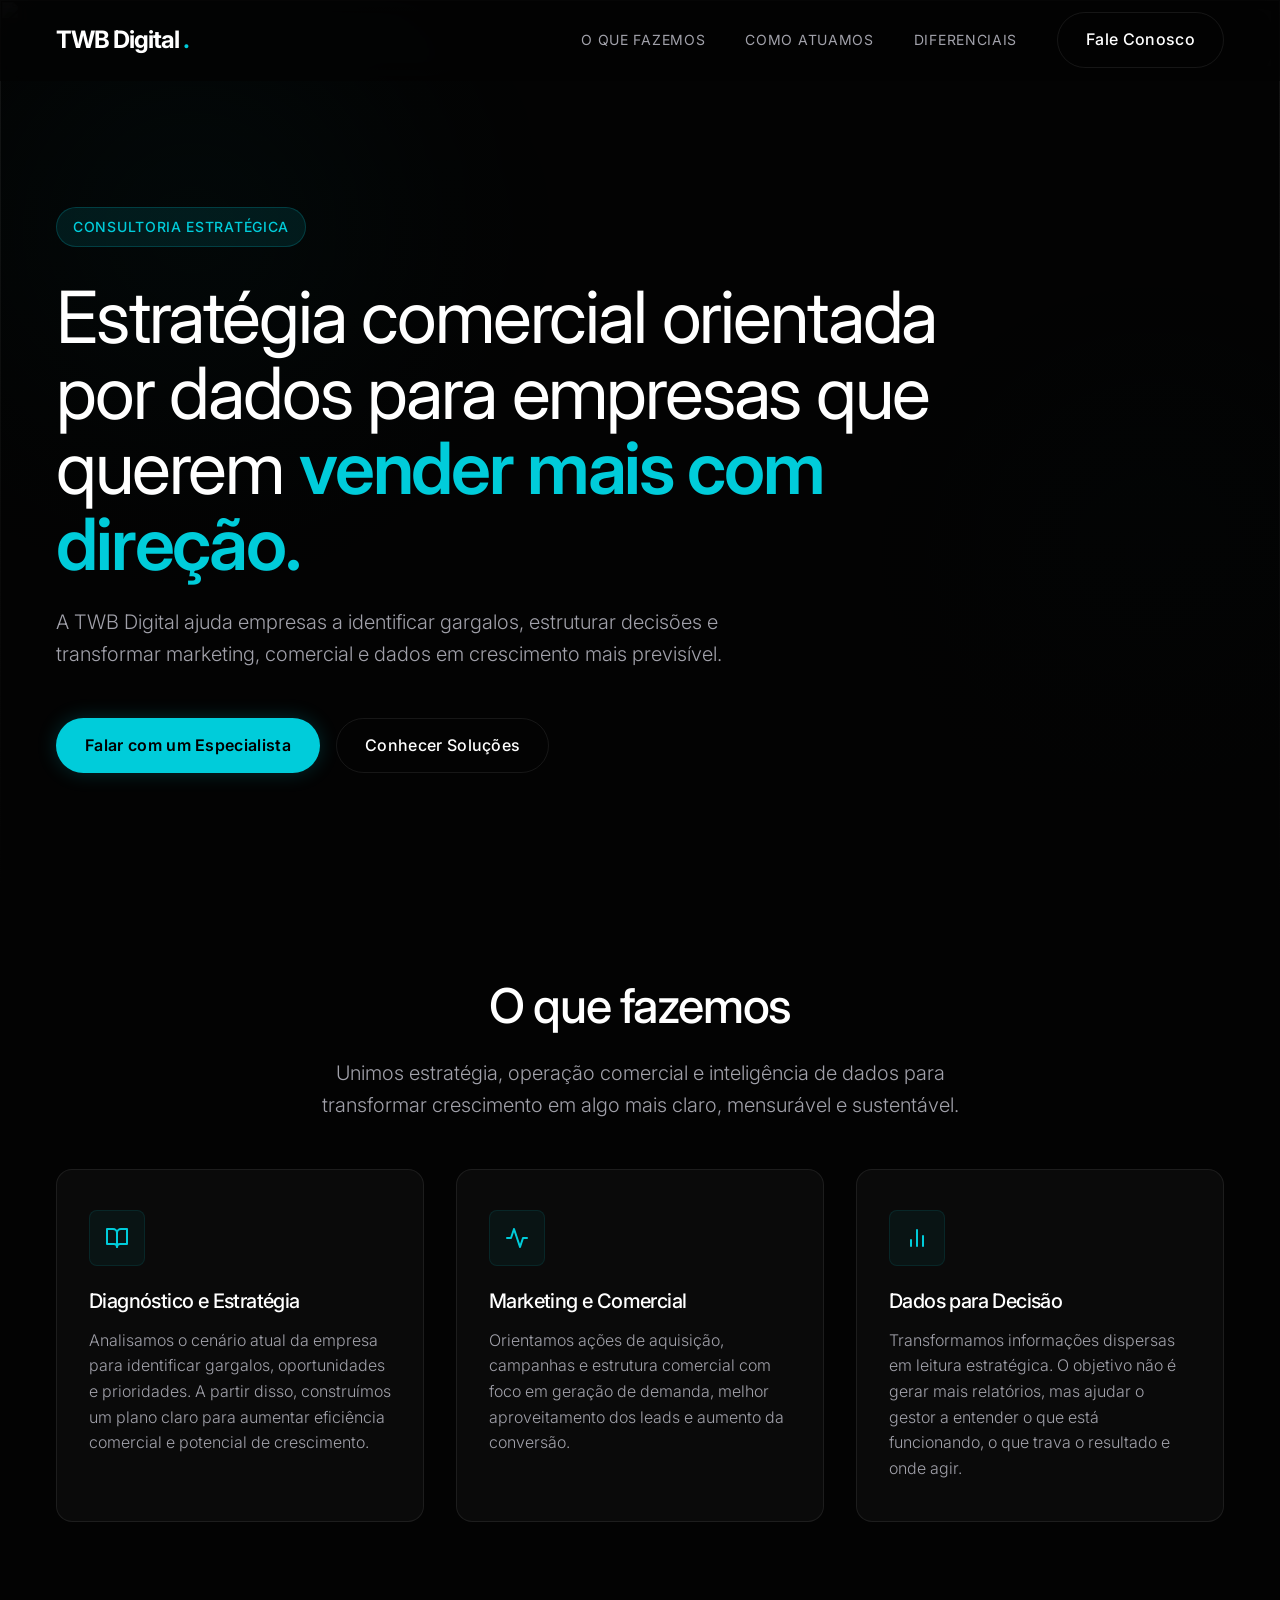
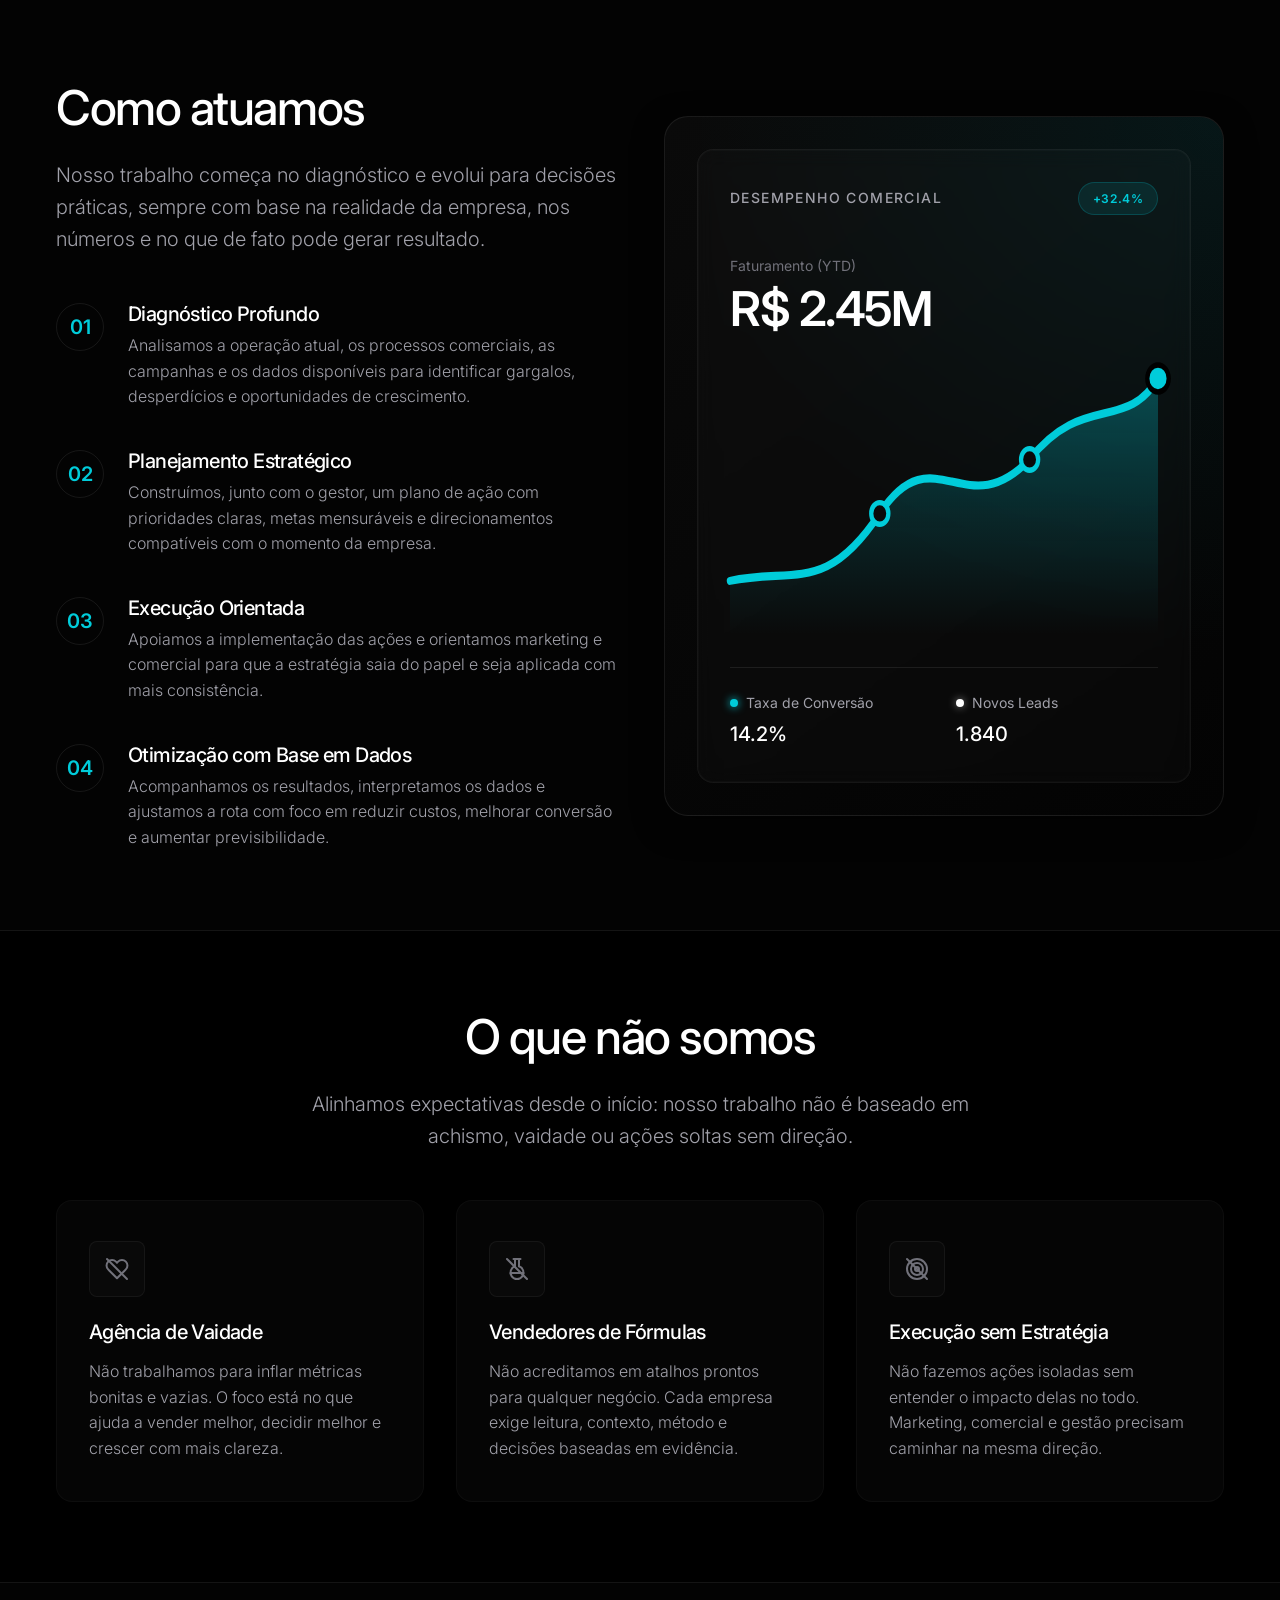
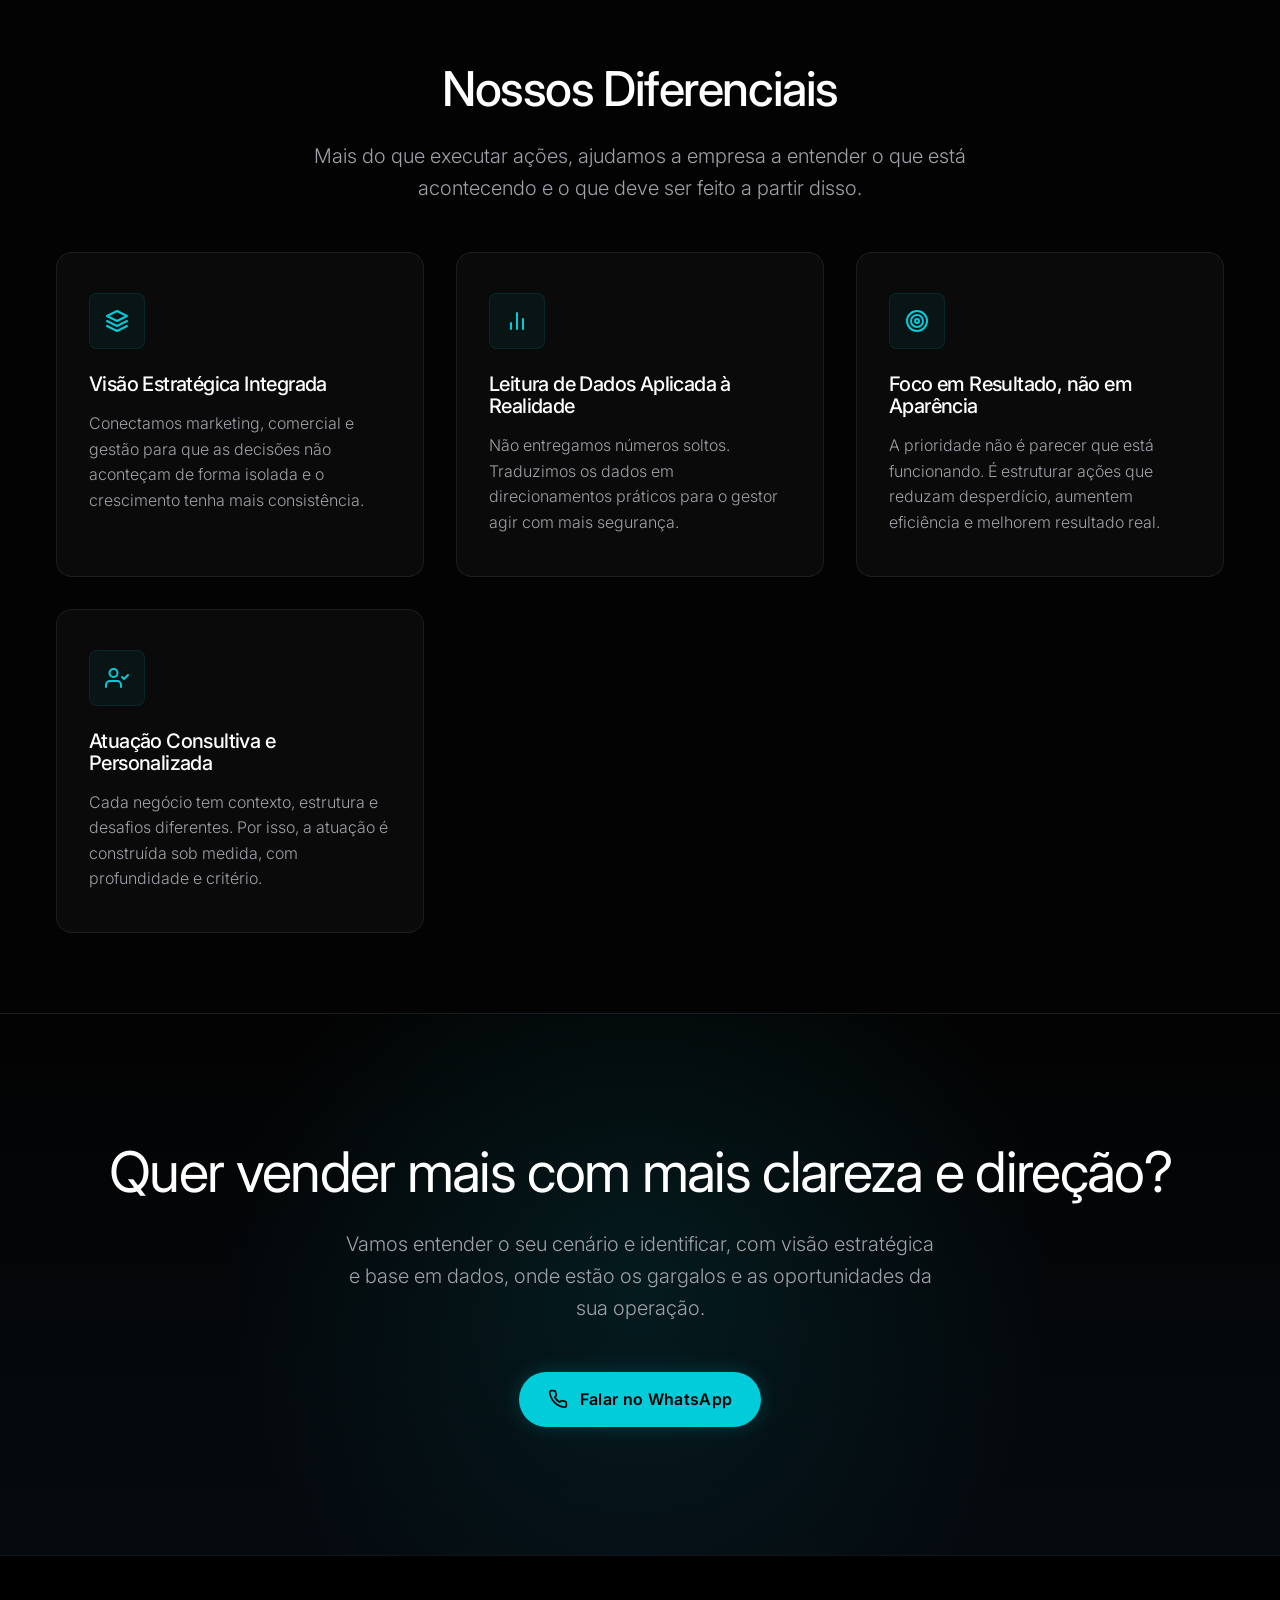
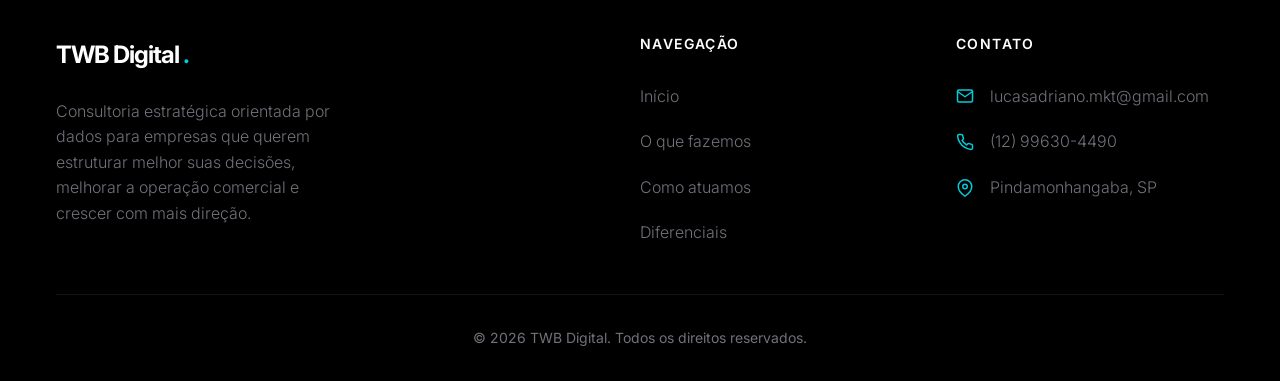
==== commit aee6fbfc: "Atualização dados de contato - V2" ====
--- a/index.html
+++ b/index.html
@@ -34,7 +34,7 @@
                     <li><a href="#o-que-fazemos" class="nav-link">O que fazemos</a></li>
                     <li><a href="#como-atuamos" class="nav-link">Como atuamos</a></li>
                     <li><a href="#diferenciais" class="nav-link">Diferenciais</a></li>
-                    <li><a href="https://wa.me/5511999999999?text=Olá,%20gostaria%20de%20saber%20mais%20sobre%20a%20TWB%20Digital." class="btn btn-outline nav-btn" target="_blank" rel="noopener noreferrer">Fale Conosco</a></li>
+                    <li><a href="https://wa.me/5512996304490?text=Olá,%20gostaria%20de%20saber%20mais%20sobre%20a%20TWB%20Digital." class="btn btn-outline nav-btn" target="_blank" rel="noopener noreferrer">Fale Conosco</a></li>
                 </ul>
             </nav>
         </div>
@@ -59,7 +59,7 @@
                     <h1 class="hero-title">Estratégia comercial orientada por dados para empresas que querem <strong>vender mais com direção.</strong></h1>
                     <p class="hero-subtitle">A TWB Digital ajuda empresas a identificar gargalos, estruturar decisões e transformar marketing, comercial e dados em crescimento mais previsível.</p>
                     <div class="hero-actions">
-                        <a href="https://wa.me/5511999999999?text=Olá,%20gostaria%20de%20saber%20mais%20sobre%20a%20TWB%20Digital." class="btn btn-primary" target="_blank" rel="noopener noreferrer">
+                        <a href="https://wa.me/5512996304490?text=Olá,%20gostaria%20de%20saber%20mais%20sobre%20a%20TWB%20Digital." class="btn btn-primary" target="_blank" rel="noopener noreferrer">
                             Falar com um Especialista
                         </a>
                         <a href="#o-que-fazemos" class="btn btn-outline">
@@ -275,7 +275,7 @@
             <div class="container">
                 <h2>Quer vender mais com mais clareza e direção?</h2>
                 <p>Vamos entender o seu cenário e identificar, com visão estratégica e base em dados, onde estão os gargalos e as oportunidades da sua operação.</p>
-                <a href="https://wa.me/5511999999999?text=Olá,%20gostaria%20de%20agendar%20uma%20conversa%20com%20a%20TWB%20Digital." class="btn btn-primary" target="_blank" rel="noopener noreferrer">
+                <a href="https://wa.me/5512996304490?text=Olá,%20gostaria%20de%20agendar%20uma%20conversa%20com%20a%20TWB%20Digital." class="btn btn-primary" target="_blank" rel="noopener noreferrer">
                     <svg xmlns="http://www.w3.org/2000/svg" width="20" height="20" viewBox="0 0 24 24" fill="none" stroke="currentColor" stroke-width="2" stroke-linecap="round" stroke-linejoin="round"><path d="M22 16.92v3a2 2 0 0 1-2.18 2 19.79 19.79 0 0 1-8.63-3.07 19.5 19.5 0 0 1-6-6 19.79 19.79 0 0 1-3.07-8.67A2 2 0 0 1 4.11 2h3a2 2 0 0 1 2 1.72 12.84 12.84 0 0 0 .7 2.81 2 2 0 0 1-.45 2.11L8.09 9.91a16 16 0 0 0 6 6l1.27-1.27a2 2 0 0 1 2.11-.45 12.84 12.84 0 0 0 2.81.7A2 2 0 0 1 22 16.92z"></path></svg>
                     Falar no WhatsApp
                 </a>
@@ -305,15 +305,15 @@
                     <ul>
                         <li>
                             <svg xmlns="http://www.w3.org/2000/svg" width="18" height="18" viewBox="0 0 24 24" fill="none" stroke="currentColor" stroke-width="2" stroke-linecap="round" stroke-linejoin="round"><path d="M4 4h16c1.1 0 2 .9 2 2v12c0 1.1-.9 2-2 2H4c-1.1 0-2-.9-2-2V6c0-1.1.9-2 2-2z"></path><polyline points="22,6 12,13 2,6"></polyline></svg>
-                            contato@twbdigital.com.br
+                            lucasadriano.mkt@gmail.com
                         </li>
                         <li>
                             <svg xmlns="http://www.w3.org/2000/svg" width="18" height="18" viewBox="0 0 24 24" fill="none" stroke="currentColor" stroke-width="2" stroke-linecap="round" stroke-linejoin="round"><path d="M22 16.92v3a2 2 0 0 1-2.18 2 19.79 19.79 0 0 1-8.63-3.07 19.5 19.5 0 0 1-6-6 19.79 19.79 0 0 1-3.07-8.67A2 2 0 0 1 4.11 2h3a2 2 0 0 1 2 1.72 12.84 12.84 0 0 0 .7 2.81 2 2 0 0 1-.45 2.11L8.09 9.91a16 16 0 0 0 6 6l1.27-1.27a2 2 0 0 1 2.11-.45 12.84 12.84 0 0 0 2.81.7A2 2 0 0 1 22 16.92z"></path></svg>
-                            (11) 99999-9999
+                            (12) 99630-4490
                         </li>
                         <li>
                             <svg xmlns="http://www.w3.org/2000/svg" width="18" height="18" viewBox="0 0 24 24" fill="none" stroke="currentColor" stroke-width="2" stroke-linecap="round" stroke-linejoin="round"><path d="M21 10c0 7-9 13-9 13s-9-6-9-13a9 9 0 0 1 18 0z"></path><circle cx="12" cy="10" r="3"></circle></svg>
-                            São Paulo, SP
+                            Pindamonhangaba, SP
                         </li>
                     </ul>
                 </div>
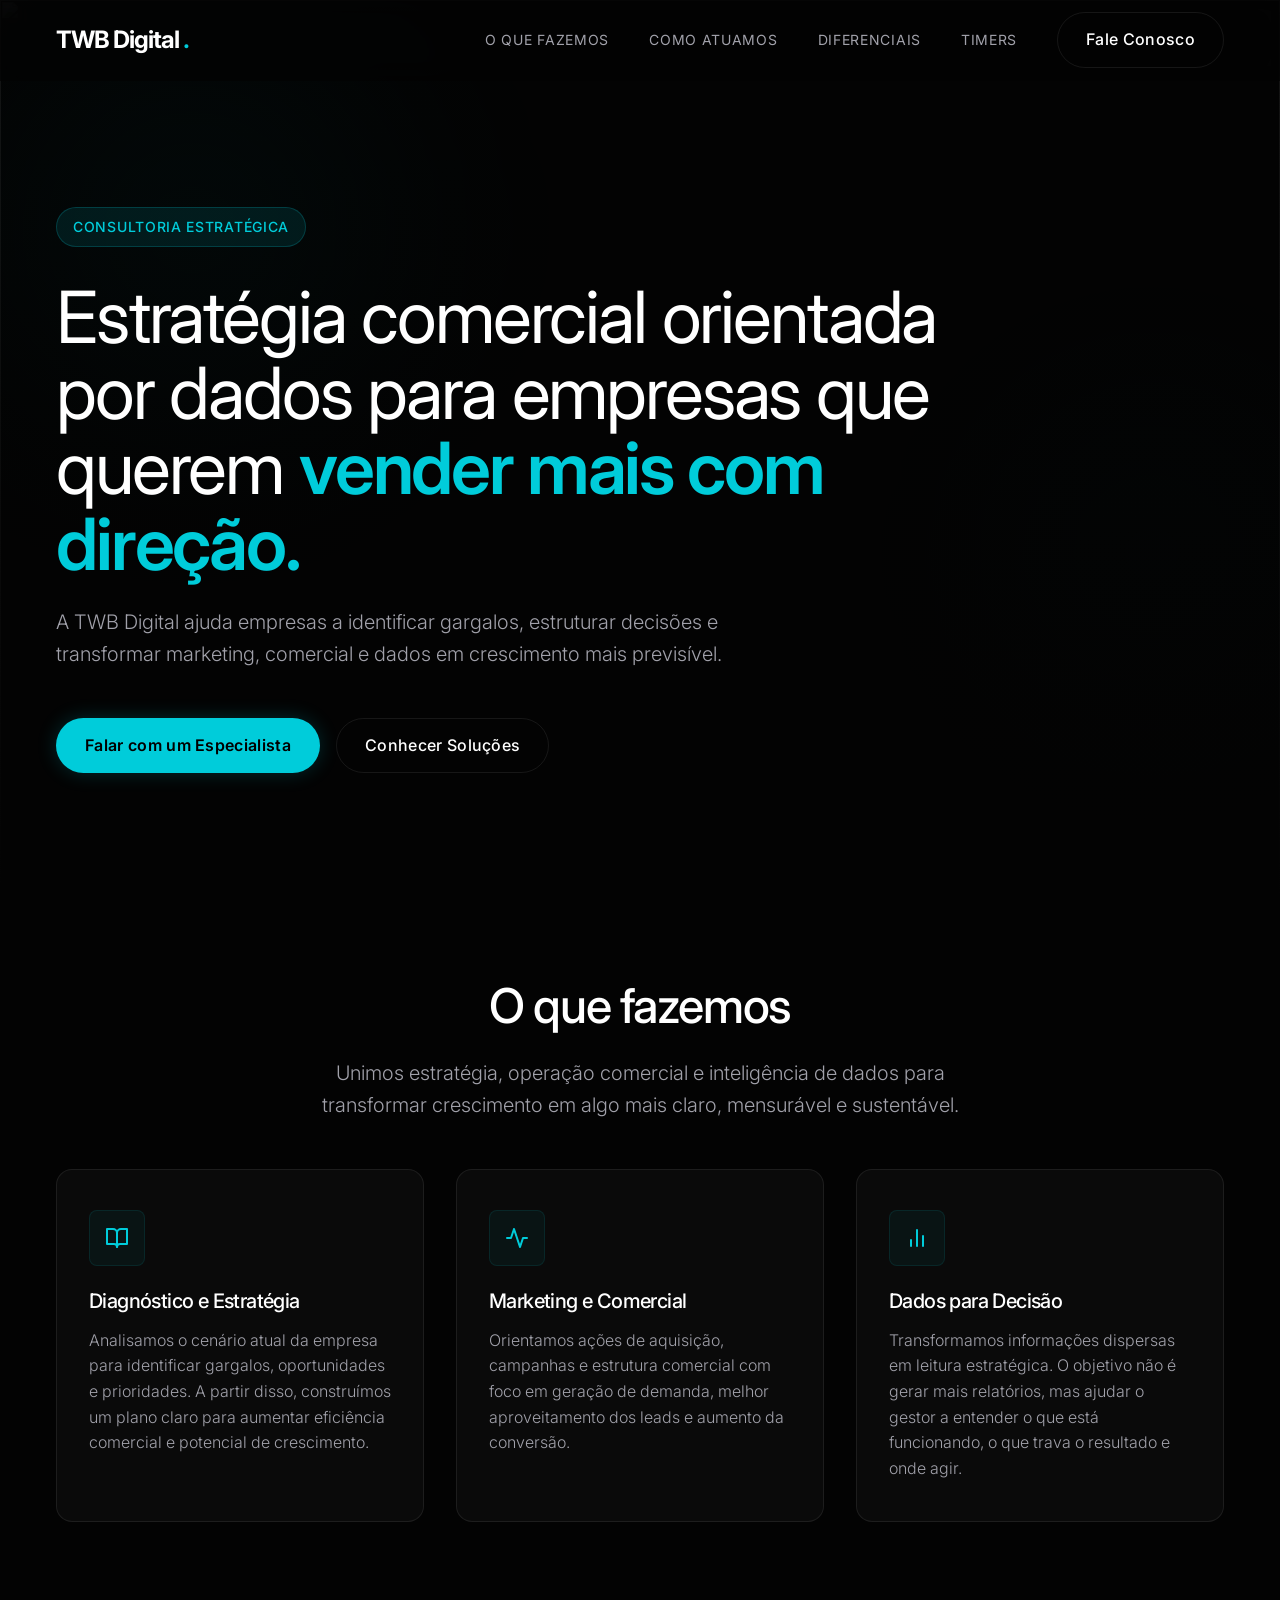
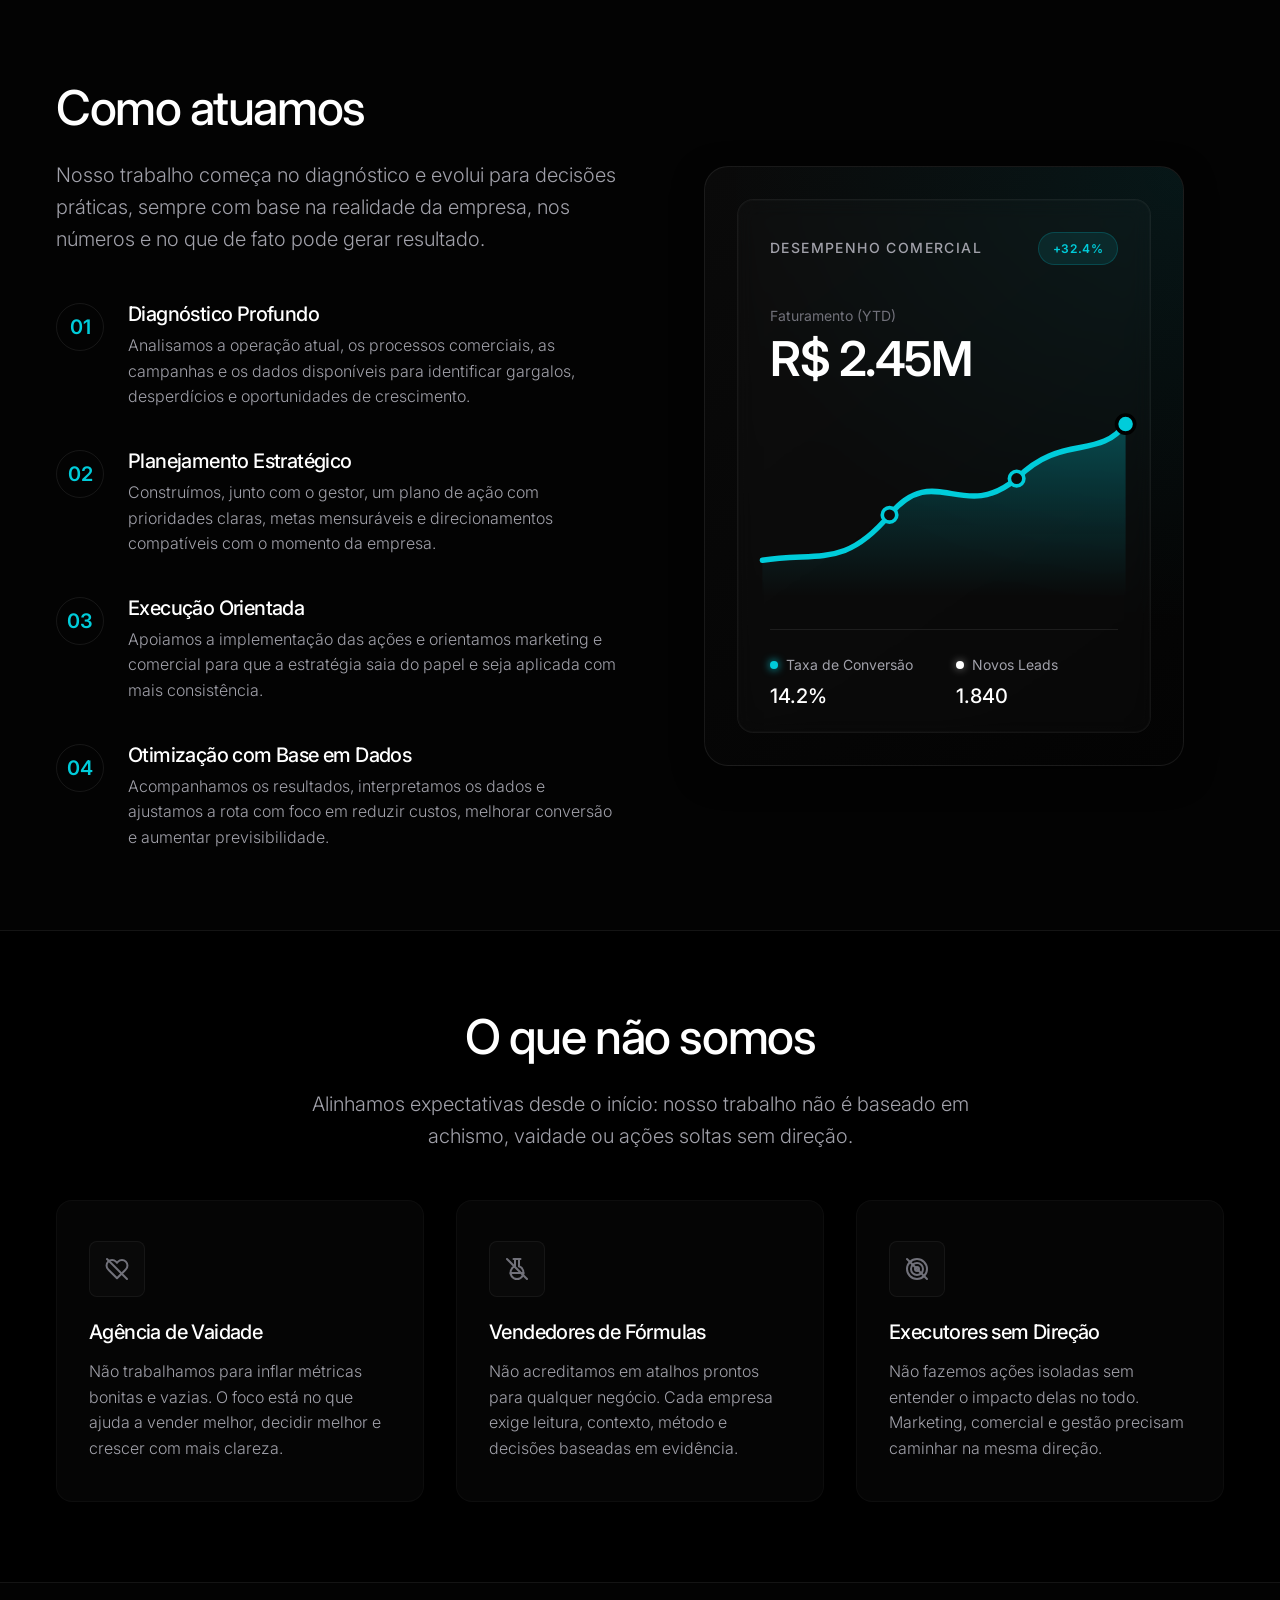
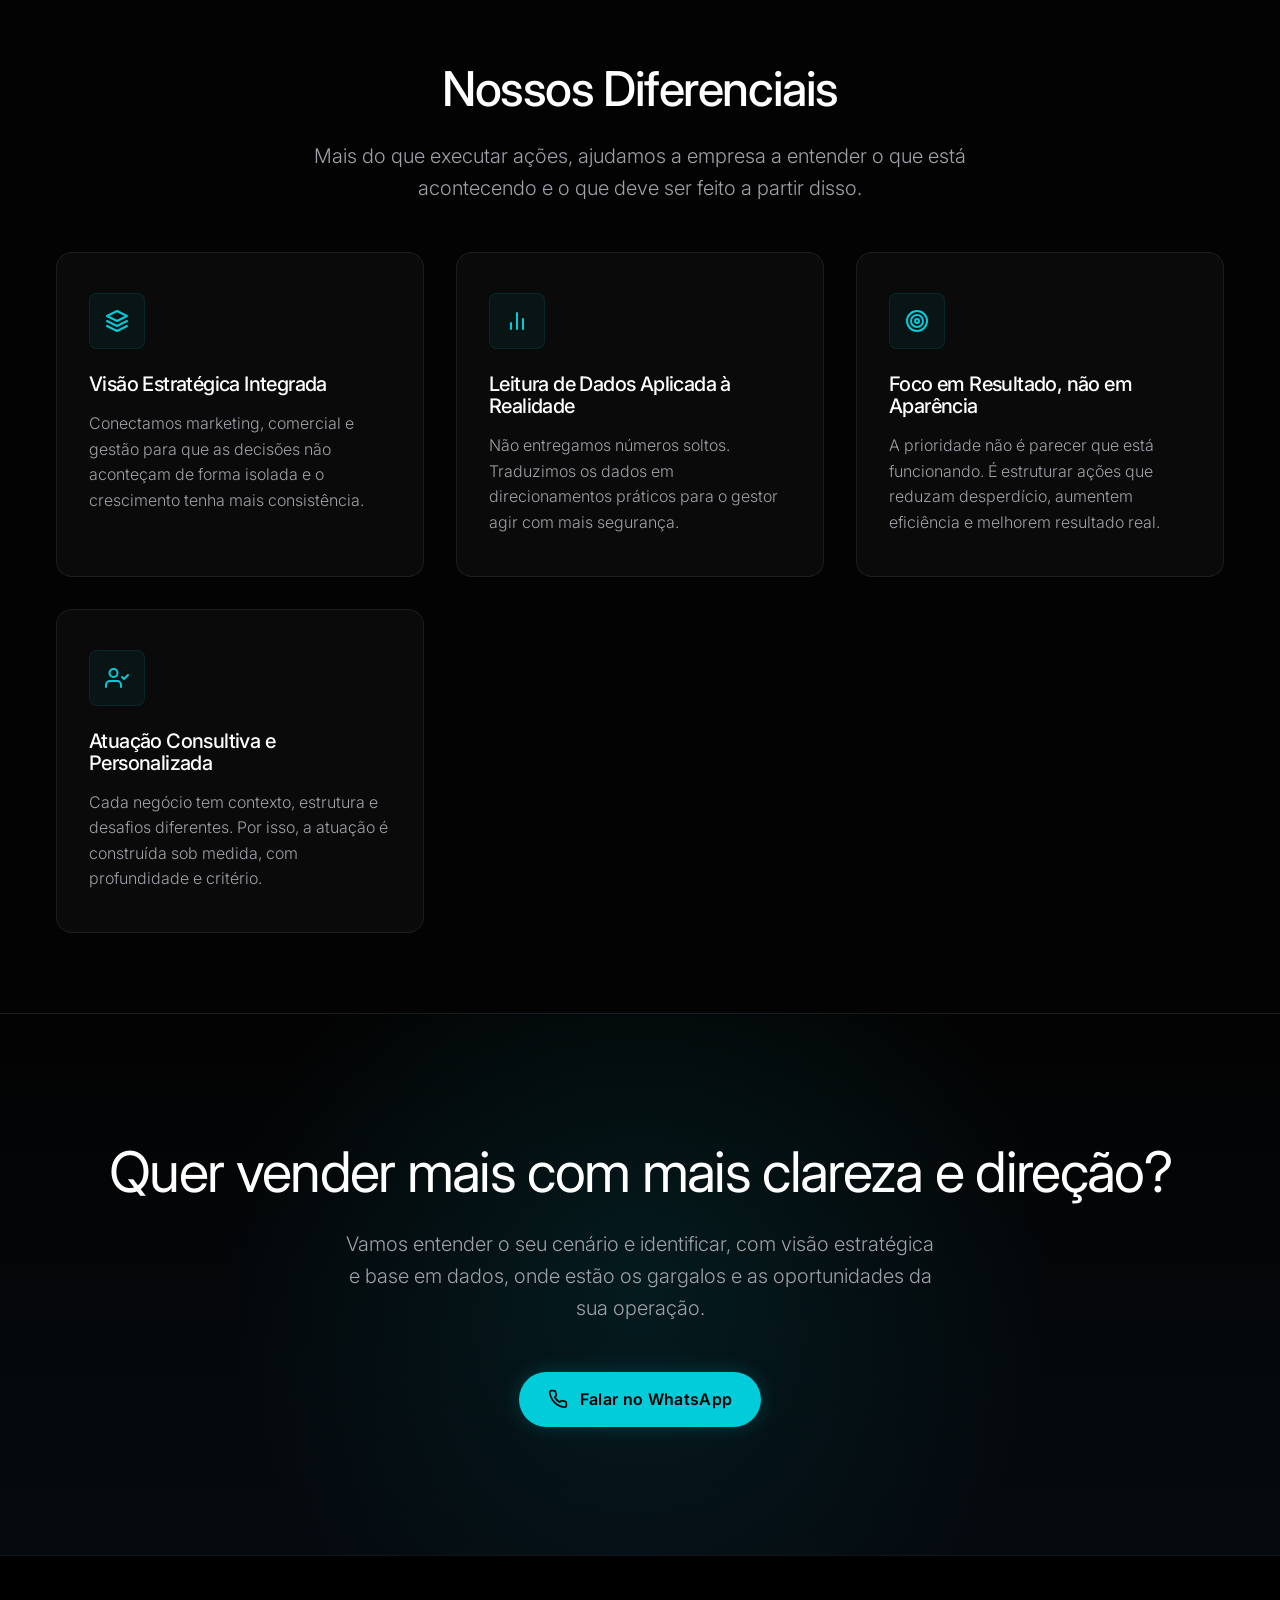
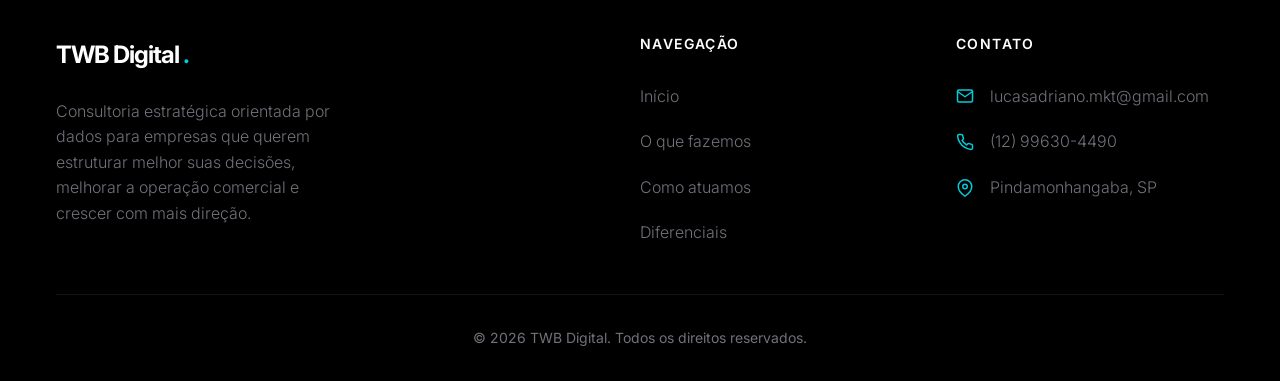
==== commit 8a0b4b57: "Site_v2 Atualiza UI root implementa timers" ====
--- a/index.html
+++ b/index.html
@@ -12,7 +12,7 @@
     <link rel="icon" href="data:image/svg+xml,<svg xmlns=%22http://www.w3.org/2000/svg%22 viewBox=%220 0 100 100%22><text y=%22.9em%22 font-size=%2290%22>📈</text></svg>">
     
     <!-- CSS -->
-    <link rel="stylesheet" href="style.css">
+    <link rel="stylesheet" href="/style.css">
 </head>
 <body>
     <!-- Header -->
@@ -34,6 +34,7 @@
                     <li><a href="#o-que-fazemos" class="nav-link">O que fazemos</a></li>
                     <li><a href="#como-atuamos" class="nav-link">Como atuamos</a></li>
                     <li><a href="#diferenciais" class="nav-link">Diferenciais</a></li>
+                    <li><a href="/timers.html" class="nav-link">Timers</a></li>
                     <li><a href="https://wa.me/5512996304490?text=Olá,%20gostaria%20de%20saber%20mais%20sobre%20a%20TWB%20Digital." class="btn btn-outline nav-btn" target="_blank" rel="noopener noreferrer">Fale Conosco</a></li>
                 </ul>
             </nav>
@@ -159,7 +160,7 @@
                                         <span class="dash-value">R$ 2.45M</span>
                                     </div>
                                     <div class="dash-chart-container">
-                                        <svg viewBox="0 0 200 100" preserveAspectRatio="none" class="dash-svg">
+                                        <svg viewBox="0 0 200 100" preserveAspectRatio="xMidYMid slice" class="dash-svg">
                                             <defs>
                                                 <linearGradient id="chartGlow" x1="0" y1="0" x2="0" y2="1">
                                                     <stop offset="0%" stop-color="rgba(0, 204, 218, 0.3)" />
@@ -223,7 +224,7 @@
                         <div class="card-icon">
                             <svg xmlns="http://www.w3.org/2000/svg" width="24" height="24" viewBox="0 0 24 24" fill="none" stroke="currentColor" stroke-width="2" stroke-linecap="round" stroke-linejoin="round"><circle cx="12" cy="12" r="10"></circle><circle cx="12" cy="12" r="6"></circle><circle cx="12" cy="12" r="2"></circle><line x1="2" y1="2" x2="22" y2="22"></line></svg>
                         </div>
-                        <h3 class="card-title">Execução sem Estratégia</h3>
+                        <h3 class="card-title">Executores sem Direção</h3>
                         <p class="card-text">Não fazemos ações isoladas sem entender o impacto delas no todo. Marketing, comercial e gestão precisam caminhar na mesma direção.</p>
                     </div>
                 </div>
@@ -325,6 +326,6 @@
     </footer>
 
     <!-- Script -->
-    <script src="script.js"></script>
+    <script src="/script.js"></script>
 </body>
 </html>
--- a/style.css
+++ b/style.css
@@ -168,6 +168,7 @@
 .dashboard-wrapper {
     position: relative; border-radius: var(--radius-lg); overflow: hidden;
     border: 1px solid var(--color-border); width: 100%; aspect-ratio: 4/5;
+    max-width: 480px; margin-left: auto; margin-right: auto;
     background: linear-gradient(145deg, #0a0a0a 0%, #030303 100%);
     display: flex; align-items: stretch; padding: 2rem;
     transition: var(--transition);
@@ -266,3 +267,197 @@
     .nav-btn { width: 100%; margin-top: 1rem; }
     .footer-grid { grid-template-columns: 1fr; gap: 3rem; }
 }
+
+/* ==========================================================================
+   Timers App Styles
+   ========================================================================== */
+.form-input {
+    width: 100%;
+    background: rgba(255, 255, 255, 0.03);
+    border: 1px solid var(--color-border);
+    border-radius: var(--radius-sm);
+    padding: 0.875rem 1rem;
+    color: var(--color-heading);
+    font-family: var(--font-sans);
+    font-size: 1rem;
+    transition: var(--transition);
+    outline: none;
+}
+.form-input:focus {
+    border-color: var(--color-primary);
+    background: rgba(0, 204, 218, 0.05);
+    box-shadow: 0 0 0 3px rgba(0, 204, 218, 0.1);
+}
+
+.timer-card {
+    display: flex;
+    flex-direction: column;
+    align-items: center;
+    text-align: center;
+    padding: 2.5rem 2rem;
+}
+.timer-display {
+    font-size: 4rem;
+    font-weight: 700;
+    color: var(--color-heading);
+    font-variant-numeric: tabular-nums;
+    line-height: 1;
+    margin: 1.5rem 0;
+    letter-spacing: -0.05em;
+    text-shadow: 0 0 20px rgba(0, 204, 218, 0.2);
+    transition: color 0.3s ease;
+}
+.timer-display.finished {
+    color: #ef4444;
+    text-shadow: 0 0 20px rgba(239, 68, 68, 0.4);
+    animation: pulse-red 1.5s infinite;
+}
+@keyframes pulse-red {
+    0% { opacity: 1; }
+    50% { opacity: 0.6; }
+    100% { opacity: 1; }
+}
+.timer-controls {
+    display: flex;
+    gap: 1rem;
+    margin-top: auto;
+}
+.btn-icon {
+    width: 44px;
+    height: 44px;
+    border-radius: 50%;
+    border: 1px solid var(--color-border);
+    background: rgba(255, 255, 255, 0.03);
+    color: var(--color-text);
+    display: flex;
+    align-items: center;
+    justify-content: center;
+    cursor: pointer;
+    transition: var(--transition);
+}
+.btn-icon:hover {
+    border-color: var(--color-primary);
+    color: var(--color-primary);
+    background: rgba(0, 204, 218, 0.1);
+    transform: translateY(-2px);
+}
+.btn-icon.danger:hover {
+    border-color: #ef4444;
+    color: #ef4444;
+    background: rgba(239, 68, 68, 0.1);
+}
+.timer-progress-bar {
+    width: 100%;
+    height: 4px;
+    background: rgba(255, 255, 255, 0.1);
+    border-radius: 2px;
+    margin-top: 2rem;
+    overflow: hidden;
+}
+.timer-progress-fill {
+    height: 100%;
+    background: var(--color-primary);
+    width: 100%;
+    transition: width 1s linear;
+}
+
+/* Checkbox Styles */
+.custom-checkbox {
+    appearance: none;
+    -webkit-appearance: none;
+    width: 1.25rem;
+    height: 1.25rem;
+    border: 2px solid var(--color-border);
+    border-radius: 4px;
+    background: rgba(255, 255, 255, 0.05);
+    cursor: pointer;
+    position: relative;
+    transition: var(--transition);
+    flex-shrink: 0;
+}
+.custom-checkbox:checked {
+    background: var(--color-primary);
+    border-color: var(--color-primary);
+}
+.custom-checkbox:checked::after {
+    content: '';
+    position: absolute;
+    left: 5px;
+    top: 2px;
+    width: 5px;
+    height: 10px;
+    border: solid #000;
+    border-width: 0 2px 2px 0;
+    transform: rotate(45deg);
+}
+
+/* Preview Button */
+.btn-preview {
+    padding: 0 0.75rem;
+    display: flex;
+    align-items: center;
+    justify-content: center;
+}
+
+/* Sequential Timer Styles */
+.timer-card {
+    position: relative;
+}
+.timer-badge {
+    position: absolute;
+    top: 1rem;
+    right: 1rem;
+    font-size: 0.7rem;
+    text-transform: uppercase;
+    letter-spacing: 0.1em;
+    padding: 0.25rem 0.75rem;
+    border-radius: 100px;
+    font-weight: 600;
+}
+
+/* Type: Work */
+.timer-card.type-work .timer-badge {
+    background: rgba(0, 204, 218, 0.1);
+    color: var(--color-primary);
+    border: 1px solid rgba(0, 204, 218, 0.2);
+}
+.timer-card.type-work .timer-progress-fill {
+    background: var(--color-primary);
+}
+
+/* Type: Rest */
+.timer-card.type-rest .timer-badge {
+    background: rgba(16, 185, 129, 0.1);
+    color: #10b981;
+    border: 1px solid rgba(16, 185, 129, 0.2);
+}
+.timer-card.type-rest .timer-progress-fill {
+    background: #10b981;
+}
+.timer-card.type-rest .timer-display {
+    text-shadow: 0 0 20px rgba(16, 185, 129, 0.2);
+}
+
+/* Active State */
+.timer-card.active {
+    transform: scale(1.02);
+    z-index: 2;
+}
+.timer-card.type-work.active {
+    border-color: var(--color-primary);
+    box-shadow: 0 15px 35px -10px rgba(0,204,218,0.25);
+}
+.timer-card.type-rest.active {
+    border-color: #10b981;
+    box-shadow: 0 15px 35px -10px rgba(16,185,129,0.25);
+}
+
+/* Running Animation */
+.timer-card.running .timer-display {
+    animation: pulse-glow 2s infinite;
+}
+@keyframes pulse-glow {
+    0% { opacity: 0.8; }
+    50% { opacity: 1; }
+    100% { opacity: 0.8; }
+}
